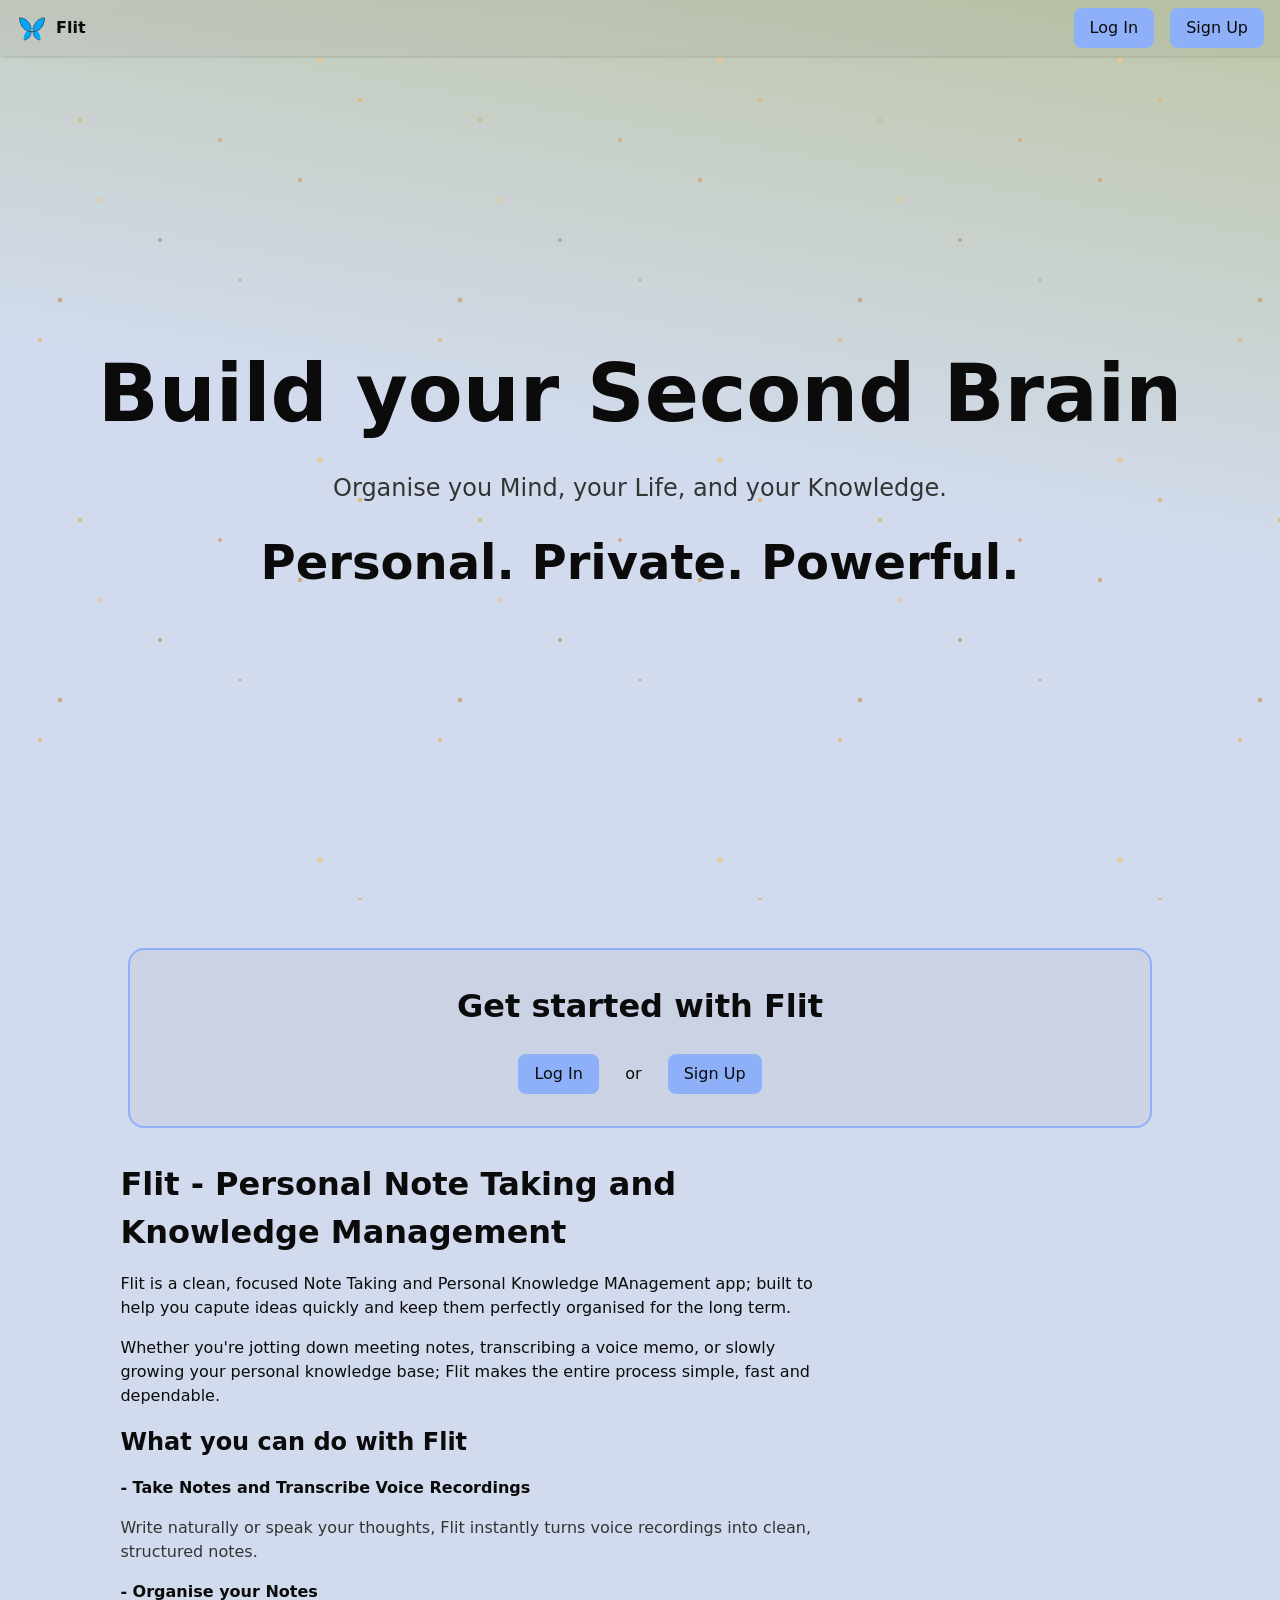
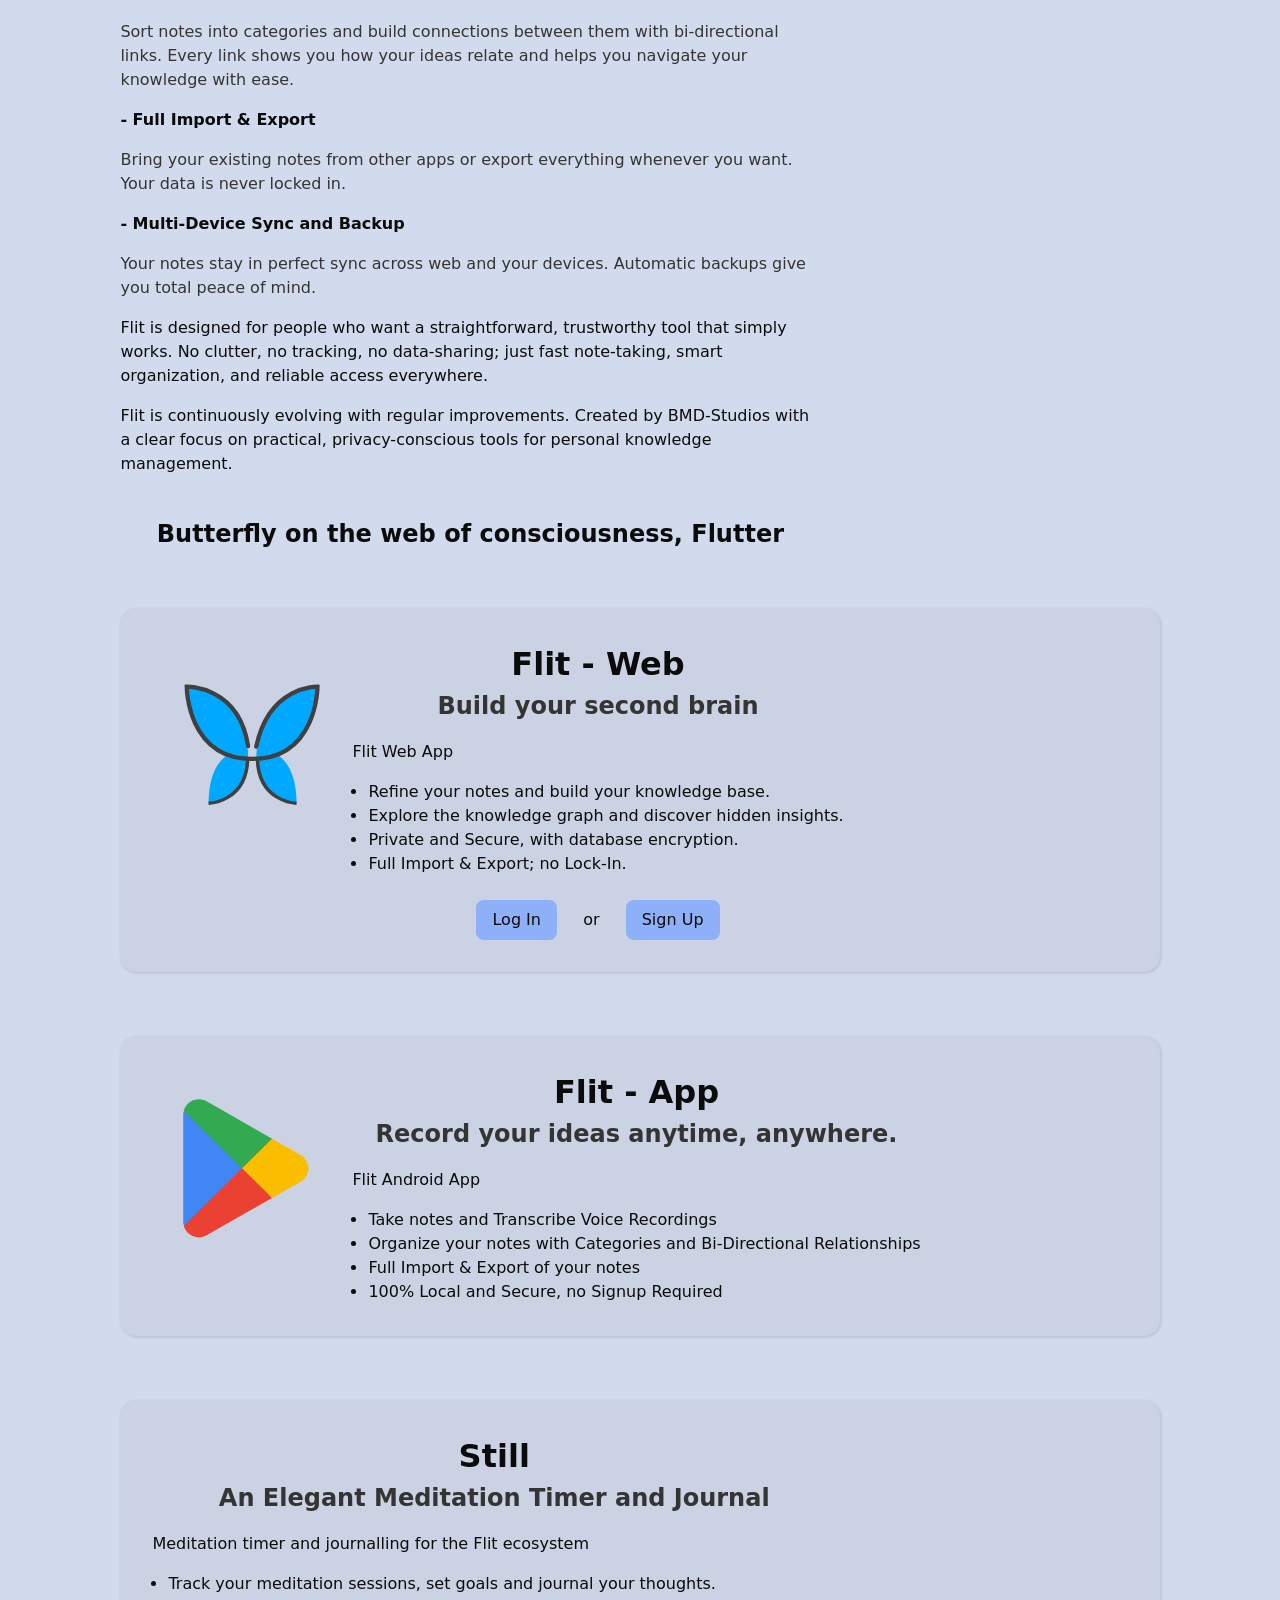
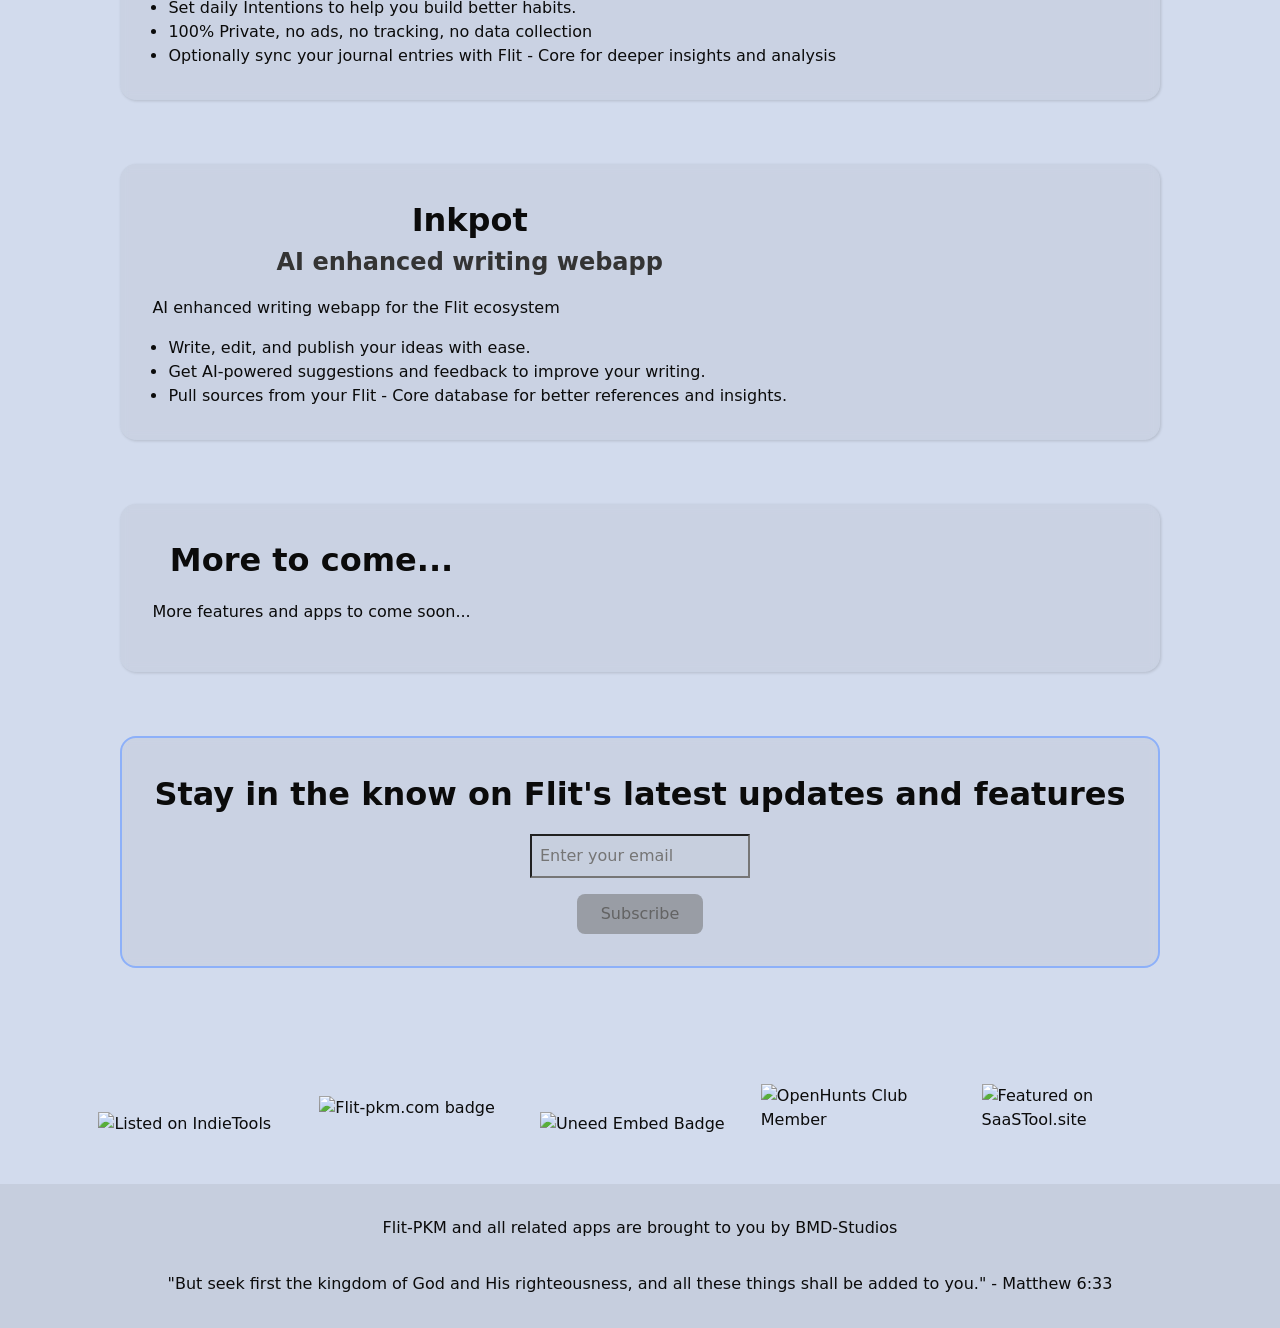
==== index.html @ 2222922c "Update Updated descriptive text(meta and body) Added Listing Badges and better formatting" ====
<!DOCTYPE html>
<html lang="en">
<head>
    <meta charset="UTF-8">
    <meta name="viewport" content="width=device-width, initial-scale=1.0">
    <meta http-equiv="X-UA-Compatible" content="IE=edge">
    
    <!-- Primary SEO Meta Tags -->
    <title>Flit - Personal Note Taking & Knowledge Management</title>
    <meta name="title" content="Flit - Personal Note Taking & Knowledge Management">
    <meta name="description" content="Flit is a clean, private note-taking app for capturing ideas, transcribing voice recordings, organizing with categories and bi-directional links, and syncing across all your devices. Full import/export and automatic backups.">
    <meta name="keywords" content="note taking app, personal knowledge management, pkm, voice transcription, bi-directional relationships, second brain, secure, private, encrypted, sync, backup, import, export">
    <meta name="author" content="Flit">
    <meta name="robots" content="index, follow">
    <meta name="language" content="English">
    <meta name="theme-color" content="oklch(0.63 0.2 240)">
    
    <!-- Open Graph / Facebook -->
    <meta property="og:type" content="website">
    <meta property="og:url" content="https://flit-pkm.com/">
    <meta property="og:title" content="Flit - Personal Note Taking & Knowledge Management">
    <meta property="og:description" content="Flit is a clean, private note-taking app for capturing ideas, transcribing voice recordings, organizing with categories and bi-directional links, and syncing across all your devices. Full import/export and automatic backups.">
    <meta property="og:image" content="https://flit-pkm.com/static/images/twitter-card2.png">
    <meta property="og:image:alt" content="Flit — Personal Note Taking and Knowledge Management">
    <meta property="og:image:width" content="1200">
    <meta property="og:image:height" content="628">
    <meta property="og:site_name" content="Flit">
    <meta property="og:locale" content="en_US">
    
    <!-- Twitter -->
    <meta name="twitter:card" content="summary_large_image">
    <meta name="twitter:url" content="https://flit-pkm.com/">
    <meta name="twitter:title" content="Flit - Personal Note Taking & Knowledge Management">
    <meta name="twitter:description" content="Flit is a clean, private note-taking app for capturing ideas, transcribing voice recordings, organizing with categories and bi-directional links, and syncing across all your devices. Full import/export and automatic backups.">
    <meta name="twitter:image" content="https://flit-pkm.com/static/images/twitter-card2.png">
    <meta name="twitter:image:alt" content="Flit — Personal Note Taking and Knowledge Management">
    <meta name="twitter:creator" content="@mrblindmouse">
    
    <!-- Favicon (PNG variants live on deploy; add under static/images/ if missing locally) -->
    <link rel="icon" type="image/svg+xml" href="static/images/flit_app_logo.svg">
    <link rel="manifest" href="static/images/site.webmanifest">
    
    <!-- Canonical URL -->
    <link rel="canonical" href="https://flit-pkm.com/">
    
    <!-- Preconnect for Performance -->
    <link rel="preconnect" href="https://fonts.googleapis.com">
    <link rel="preconnect" href="https://fonts.gstatic.com" crossorigin>
    <link rel="preconnect" href="https://challenges.cloudflare.com">
    
    <!-- Stylesheets -->
    <link rel="stylesheet" href="static/css/_reset.css">
    <link rel="stylesheet" href="static/css/base.css">
    <link rel="stylesheet" href="static/css/colors.css">
    <link rel="stylesheet" href="static/css/layout.css">
    <link rel="stylesheet" href="static/css/stars.css">

    <!-- Cloudflare Turnstile -->
    <script src="https://challenges.cloudflare.com/turnstile/v0/api.js" async defer></script>

    <script type="application/ld+json">
    {
      "@context": "https://schema.org",
      "@type": "WebSite",
      "name": "Flit",
      "url": "https://flit-pkm.com/",
      "description": "Personal Note Taking and Knowledge Management"
    }
    </script>
</head>
<body class="twinkling-nodes-background">
    <div class="layer1"></div>
    <div class="layer2"></div>
    <div class="top-bar">
        <a class="top-bar-brand" href="https://core.flit-pkm.com/">
            <img src="static/images/flit_app_logo.svg" alt="Flit logo">
            Flit
        </a>
        <span class="top-bar-actions">
            <a href="https://core.flit-pkm.com/?redirect=login">Log In</a>
            <a href="https://core.flit-pkm.com/?redirect=register">Sign Up</a>
        </span>
    </div>
    <div class="hero-container">
        <div class="hero">
            <h1>Build your Second Brain</h1>
            <p class="muted">Organise you Mind, your Life, and your Knowledge.</p>
            <h2>Personal. Private. Powerful.</h2>
        </div>
    </div>
    <div class="card attention" style="margin: auto; max-width: 80%;">
        <div style="margin: auto;">
            <h3>Get started with Flit</h3>
            <br>
            <span class="top-bar-actions" style="justify-content: center;">
                <a href="https://core.flit-pkm.com/?redirect=login">Log In</a>
                <span style="margin: auto 1ch;"> or </span>
                <a href="https://core.flit-pkm.com/?redirect=register">Sign Up</a>
            </span>
        </div>
    </div>
    <div class="main">
        <div class="main-prose">
            <h2>Flit - Personal Note Taking and Knowledge Management</h2>
            <p>Flit is a clean, focused Note Taking and Personal Knowledge MAnagement app; built to help you capute ideas quickly and keep them perfectly organised for the long term.</p>
            <p>Whether you're jotting down meeting notes, transcribing a voice memo, or slowly growing your personal knowledge base; Flit makes the entire process simple, fast and dependable.</p>
            <h3>What you can do with Flit</h3>
            <h4>- Take Notes and Transcribe Voice Recordings</h4>
            <p class="muted">Write naturally or speak your thoughts, Flit instantly turns voice recordings into clean, structured notes.</p>
            <h4>- Organise your Notes</h4>
            <p class="muted">Sort notes into categories and build connections between them with bi-directional links. Every link shows you how your ideas relate and helps you navigate your knowledge with ease.</p>
            <h4>- Full Import & Export</h4>
            <p class="muted">Bring your existing notes from other apps or export everything whenever you want. Your data is never locked in.</p>
            <h4>- Multi-Device Sync and Backup</h4>
            <p class="muted">Your notes stay in perfect sync across web and your devices. Automatic backups give you total peace of mind.</p>
            <p>Flit is designed for people who want a straightforward, trustworthy tool that simply works. No clutter, no tracking, no data-sharing; just fast note-taking, smart organization, and reliable access everywhere.</p>
            <p>Flit is continuously evolving with regular improvements. Created by <a href="https://bmd-studios.com">BMD-Studios</a> with a clear focus on practical, privacy-conscious tools for personal knowledge management.</p>
            <br>
            <h3 style="text-align: center;">Butterfly on the web of consciousness, Flutter</h3>
            <br>
        </div>
        <div class="card">
            <div><img src="static/images/flit_app_logo.svg" alt="Flit web app logo"></div>
            <div>
                <h2>Flit - Web</h2>
                <h3 class="muted">Build your second brain</h3>
                <p>Flit Web App</p>
                <ul>
                    <li>Refine your notes and build your knowledge base.</li>
                    <li>Explore the knowledge graph and discover hidden insights.</li>
                    <li>Private and Secure, with database encryption.</li>
                    <li>Full Import & Export; no Lock-In.</li>
                </ul>
                <br>
                <div style="margin: auto;">
                    <span class="top-bar-actions" style="justify-content: center;">
                        <a href="https://core.flit-pkm.com/?redirect=login">Log In</a>
                        <span style="margin: auto 1ch;"> or </span>
                        <a href="https://core.flit-pkm.com/?redirect=register">Sign Up</a>
                    </span>
                </div>

            </div>
        </div>
        <a href="https://play.google.com/store/apps/details?id=com.bmdstudios.flit" target="_blank" rel="noopener" class="card">
            <div><img src="static/images/play_store.svg" alt="Android Play Store Logo"></div>
            <div>
                <h2>Flit - App</h2>
                <h3 class="muted">Record your ideas anytime, anywhere.</h3>
                <p>Flit Android App</p>
                <ul>
                    <li>Take notes and Transcribe Voice Recordings</li>
                    <li>Organize your notes with Categories and Bi-Directional Relationships</li>
                    <li>Full Import & Export of your notes</li>
                    <li>100% Local and Secure, no Signup Required</li>
                </ul>
            </div>
        </a>
        <div class="card">
            <div>
                <h2>Still</h2>
                <h3 class="muted">An Elegant Meditation Timer and Journal</h3>
                <p>Meditation timer and journalling for the Flit ecosystem</p>
                <ul>
                    <li>Track your meditation sessions, set goals and journal your thoughts.</li>
                    <li>Set daily Intentions to help you build better habits.</li>
                    <li>100% Private, no ads, no tracking, no data collection</li>
                    <li>Optionally sync your journal entries with Flit - Core for deeper insights and analysis</li>
                </ul>
            </div>
        </div>
        <div class="card">
            <div>
                <h2>Inkpot</h2>
                <h3 class="muted">AI enhanced writing webapp</h3>
                <p>AI enhanced writing webapp for the Flit ecosystem</p>
                <ul>
                    <li>Write, edit, and publish your ideas with ease.</li>
                    <li>Get AI-powered suggestions and feedback to improve your writing.</li>
                    <li>Pull sources from your Flit - Core database for better references and insights.</li>
                </ul>
            </div>
        </div>

        <div class="card">
            <div>
                <h2>More to come...</h2>
                <p>More features and apps to come soon...</p>
            </div>
        </div>
        <div class="card attention newsletter-cta">
            <div style="margin: auto;">
                <h3>Stay in the know on Flit's latest updates and features</h3>
                <form class="newsletter-form" id="newsletter-form-secondary" action="https://core.flit-pkm.com/subscribe" method="post">
                    <div class="newsletter-form-fields">
                        <input id="newsletter-email-secondary" type="email" name="email" placeholder="Enter your email" autocomplete="email" required>
                        <button type="submit" disabled>Subscribe</button>
                    </div>
                    <div
                        id="newsletter-turnstile-host"
                        class="cf-turnstile"
                        data-sitekey="0x4AAAAAACWncPZW1kU5S-fO"
                        data-theme="auto"
                        data-size="compact"
                        data-action="newsletter_signup"
                        data-callback="onTurnstileSuccess"
                        data-error-callback="onTurnstileError"
                        data-widget-id="newsletter-turnstile"
                    ></div>
                    <p class="form-error subscription-error" hidden aria-live="polite"></p>
                </form>
            </div>
        </div>

    </div>
    <div class="link-cards">
        <a href="https://www.indietools.app/productivity/flit-pkm" target="_blank" rel="noopener">
            <picture>
                <source media="(prefers-color-scheme: dark)" srcset="https://www.indietools.app/badges/listed-on-indietools-dark.png">
                <img src="https://www.indietools.app/badges/listed-on-indietools-light.png" alt="Listed on IndieTools" loading="lazy" decoding="async">
            </picture>
        </a>
        <a href='https://www.saashub.com/flit-pkm-com?utm_source=badge&utm_campaign=badge&utm_content=flit-pkm-com&badge_variant=color&badge_kind=approved' target='_blank'>
            <img src="https://cdn-b.saashub.com/img/badges/approved-color.png?v=1" alt="Flit-pkm.com badge" loading="lazy" decoding="async">
        </a>
        <a href="https://www.uneed.best/tool/flit">
            <picture>
                <source media="(prefers-color-scheme: dark)" srcset="https://www.uneed.best/EMBED3B.png">
                <img src="https://www.uneed.best/EMBED3.png" alt="Uneed Embed Badge" loading="lazy" decoding="async" />
            </picture>
        </a>
        <a href="https://openhunts.com" target="_blank" title="OpenHunts Club">
            <img alt="OpenHunts Club Member" src="https://cdn.openhunts.com/badges/club.webp" loading="lazy" decoding="async">
        </a>
        <a href="https://saastool.site/item/flit" target="_blank" rel="noopener noreferrer">
            <img src="https://saastool.site/badges/saastool-light.svg" alt="Featured on SaaSTool.site" loading="lazy" decoding="async">
        </a>
    </div>

    <div class="footer">
        <p>Flit-PKM and all related apps are brought to you by <a href="https://bmd-studios.com">BMD-Studios</a></p>
        <p>"But seek first the kingdom of God and His righteousness, and all these things shall be added to you." - Matthew 6:33</p>
    </div>

    <div id="thank-you-popup" class="popup-overlay" hidden aria-modal="true" aria-labelledby="popup-title" role="dialog">
        <div class="popup-card">
            <h2 id="popup-title">Thank you</h2>
            <p>You're on the list.</p>
            <button type="button" id="popup-close-btn" class="popup-close">OK</button>
        </div>
    </div>

    <script>
        var TURNSTILE_WIDGET_ID = "newsletter-turnstile";

        function eachNewsletterSubmitButton(callback) {
            document.querySelectorAll('form.newsletter-form button[type="submit"]').forEach(callback);
        }

        function onTurnstileSuccess() {
            eachNewsletterSubmitButton(function (btn) {
                btn.disabled = false;
            });
        }

        function onTurnstileError(errorCode) {
            console.error("Turnstile error (newsletter):", errorCode);
            eachNewsletterSubmitButton(function (btn) {
                btn.disabled = true;
            });
        }

        (function () {
            var popup = document.getElementById("thank-you-popup");
            var SUBSCRIPTIONS_URL = "https://core.flit-pkm.com/subscriptions/";
            var lastFocusEl = null;

            function showThankYou() {
                lastFocusEl = document.activeElement;
                popup.removeAttribute("hidden");
                var closeBtn = document.getElementById("popup-close-btn");
                if (closeBtn) closeBtn.focus();
            }

            function hideThankYou() {
                popup.setAttribute("hidden", "");
                if (lastFocusEl && typeof lastFocusEl.focus === "function") {
                    try {
                        lastFocusEl.focus();
                    } catch (ignore) {}
                }
                lastFocusEl = null;
            }

            popup.querySelector(".popup-close").addEventListener("click", hideThankYou);
            popup.addEventListener("click", function (e) {
                if (e.target === popup) hideThankYou();
            });
            popup.addEventListener("keydown", function (e) {
                if (e.key === "Escape") {
                    e.preventDefault();
                    hideThankYou();
                }
            });

            document.querySelectorAll("form.newsletter-form").forEach(function (form) {
                var submitBtn = form.querySelector('button[type="submit"]');
                var errorEl = form.querySelector(".subscription-error");

                function showError(message) {
                    errorEl.textContent = message;
                    errorEl.removeAttribute("hidden");
                }

                function hideError() {
                    errorEl.textContent = "";
                    errorEl.setAttribute("hidden", "");
                }

                form.addEventListener("submit", function (e) {
                    console.log("[Form] Submit triggered");

                    e.preventDefault();
                    hideError();
                    var emailInput = form.querySelector('[name="email"]');
                    var turnstileInput = document.querySelector('input[name="cf-turnstile-response"]');
                    var email = emailInput.value.trim();
                    var cfTurnstileResponse = turnstileInput ? turnstileInput.value : null;

                    console.log("[Form] Email:", email);
                    console.log("[Form] Turnstile token present:", !!cfTurnstileResponse);

                    if (!email) {
                        showError("Please enter your email.");
                        return;
                    }
                    submitBtn.disabled = true;
                    fetch(SUBSCRIPTIONS_URL, {
                        method: "POST",
                        headers: { "Content-Type": "application/json" },
                        body: JSON.stringify({ email: email, cf_turnstile_response: cfTurnstileResponse })
                    })
                        .then(function (res) {
                            console.log("[Fetch] Response status:", res.status);
                            if (res.status === 201) {
                                showThankYou();
                                form.reset();
                                if (typeof turnstile !== "undefined" && turnstile.reset) {
                                    console.log("[Turnstile] Resetting widget:", TURNSTILE_WIDGET_ID);
                                    turnstile.reset(TURNSTILE_WIDGET_ID);
                                }
                                eachNewsletterSubmitButton(function (btn) {
                                    btn.disabled = true;
                                });
                            } else {
                                return res.json().then(function (data) {
                                    var msg = (data.detail && data.detail[0] && data.detail[0].msg) ? data.detail[0].msg : "Something went wrong. Please try again.";
                                    console.warn("[Fetch] Server error:", msg);
                                    showError(msg);
                                    submitBtn.disabled = false;
                                }).catch(function () {
                                    console.warn("[Fetch] Failed to parse error JSON");
                                    showError("Something went wrong. Please try again.");
                                    submitBtn.disabled = false;
                                });
                            }
                        })
                        .catch(function (err) {
                            console.error("[Fetch] Network/error:", err);
                            showError("Network error. Please try again later.");
                            submitBtn.disabled = false;
                        });
                });
            });
        })();
    </script>
</body>
</html>
---- static/css/base.css ----
@layer base;
@layer base {
	html {
		background: var(--background-gradient);
		background-attachment: fixed;
		color: var(--color-ink);
		font-family: system-ui, sans-serif;
	}
	h1 { font-size: 2.5rem; font-weight: 700; }
	h2 { font-size: 2rem;   font-weight: 700; }
	h3 { font-size: 1.5rem; font-weight: 600; }

	a { color: inherit; text-decoration: none; }
	a:focus-visible,
	button:focus-visible,
	input:focus-visible {
		outline: 2px solid var(--color-link);
		outline-offset: 2px;
	}
	br { height: 1rem; }
	input {
		background: color-mix(in oklab, var(--color-canvas), var(--color-mid-grey) 10%);
		padding: 0.5rem;
		margin: 1rem auto;
		max-width: 40ch;
	 }
	 ul {
		margin-left: 1rem;
		list-style-type: disc;
	 }
	 ol {
		margin-left: 1rem;
		list-style-type: decimal;
	 }

}
---- static/css/colors.css ----
:root {
    --color-green: oklch(0.63 0.2 142);
    --color-red: oklch(0.63 0.2 29);
    --color-blue: oklch(0.63 0.2 264);
	--color-yellow: oklch(0.63 0.2 110);
	--color-magenta: oklch(0.63 0.2 328);
	--color-cyan: oklch(0.63 0.2 295);
	--color-mid-grey: oklch(50% 0 0);

	--color-canvas: color-mix(in oklab, oklch(93% 0 0) 100%, var(--color-blue) 15%);     /* Neutral background */
	--color-ink: oklch(15% 0.001 0);        /* Primary text */
	--color-link: color-mix(in oklab, var(--color-blue) 50%, var(--color-ink) 50%);
	--color-neutral: color-mix(in oklab, var(--color-blue) 50%, var(--color-canvas) 50%);
	--color-negative: color-mix(in oklab, var(--color-red) 50%, var(--color-canvas) 50%);
	--color-positive: color-mix(in oklab, var(--color-green) 50%, var(--color-canvas) 50%);
	
	--background-gradient: linear-gradient(190deg, color-mix(in oklab, var(--color-yellow) 30%, var(--color-canvas)), transparent, transparent), var(--color-canvas);

	--shadow-color: color-mix(in oklab, var(--color-ink) 15%, transparent);
	--shadow-sm: 1px 1px 3px var(--shadow-color);
	--shadow-md: 4px 4px 12px var(--shadow-color);
}

@media (prefers-color-scheme: dark) {
	:root {

	--color-canvas: color-mix(in oklab, oklch(18% 0 0) 100%, var(--color-blue) 10%);    /* Dark neutral */
	--color-ink: oklch(90% 0.001 0);       /* Light text */
	--background-gradient: linear-gradient(10deg, color-mix(in oklab, var(--color-blue) 30%, var(--color-canvas)), transparent, transparent), var(--color-canvas);
  }
}
---- static/css/layout.css ----
@layer layout;
@layer layout {

    body {
        padding-top: 3rem;
    }

    .hero-container {
        height: 70vh;
        width: 100%;
        position: relative;
        text-align: center;
    }
    .hero {
        position: relative;
        text-align: center;
        margin-left: auto;
        margin-right: auto;
        margin-top: 30vh;
        padding: 1rem;
    }
    .hero h1 {
        font-size: 5rem;
        font-weight: 900;
        margin-bottom: 1rem;
    }
    .hero p {
        font-size: 1.5rem;
        font-weight: 400;
        margin-bottom: 1.25rem;
    }
    .hero h2 {
        font-size: 3rem;
        font-weight: 700;
    }
    
    @media (max-width: 768px) {
        .hero {
        margin-top: 20vh;
        }
        .hero-container {
            height: 80vh;
        }
        .hero h1 {
            font-size: 3rem;
            font-weight: 900;
            margin-bottom: 1rem;
        }
        .hero p {
            font-size: 1rem;
            font-weight: 400;
            margin-bottom: 1.25rem;
        }
        .hero h2 {
            font-size: 1.5rem;
            font-weight: 700;
        }
    }
    .top-bar {
        position: fixed;
        top: 0;
        left: 0;
        right: 0;
        z-index: 10;
        display: flex;
        justify-content: space-between;
        align-items: center;
        padding: 0.5rem 1rem;
        background: color-mix(in oklab, var(--color-mid-grey) 7%, transparent);
        backdrop-filter: blur(4px);
        box-shadow: var(--shadow-sm);
    }
    .top-bar-brand {
        display: flex;
        align-items: center;
        gap: 0.5rem;
    }
    .top-bar-brand img {
        height: 2rem;
        width: auto;
    }
    .top-bar-brand{
        font-weight: 900;
    }
    .top-bar-actions {
        display: flex;
        gap: 1rem;
    }
    .top-bar-actions a {
        padding: 0.5rem 1rem;
        border-radius: 0.5rem;
        background: var(--color-neutral);
    }
    .top-bar-actions a:hover{
        background: color-mix(in oklab, var(--color-neutral) 50%, var(--color-canvas));
        box-shadow: var(--shadow-sm);
    }

    .main-prose {
        max-width: 700px;
    }
    .main-prose > * + * {
        margin-top: 1rem;
    }
    .newsletter-form-fields {
        display: grid;
        justify-items: center;
    }
    .newsletter-form-fields label {
        font-weight: 600;
        margin-bottom: 0.25rem;
        align-self: start;
        width: 100%;
        max-width: 40ch;
        text-align: start;
    }

    .main {
        position: relative;
        display: grid;
        grid-template-columns: minmax(0, max-content);
        max-width: max-content;
        width: 100%;
        align-content: center;
        margin: auto;
        padding: 2rem;
    }

    .card {
        width: 100%;
        display: flex;
        margin: 2rem auto;
        padding: 2rem;
        border-radius: 1rem;
        box-shadow: var(--shadow-sm);
        background: color-mix(in oklab, var(--color-mid-grey) 7%, transparent);
        backdrop-filter: blur(4px);
    }
    a.card:hover {
        background: color-mix(in oklab, var(--color-mid-grey) 10%, transparent);
        box-shadow: var(--shadow-md);
    }
    
    @media (max-width: 768px) {
        .card {
            flex-direction: column;
        }
    }
    .card img {
        width: 200px;
        height: 200px;
        object-fit: contain;
        margin: 0 auto;
        padding: 1rem;
    }
    .card h2 {
        text-align: center;
    }
    .card h3 {
        text-align: center;
    }
    .card p {
        padding-top: 1rem;
        padding-bottom: 1rem;
    }
    .card.attention {
        border-color: var(--color-neutral);
        border-width: 2px;
        border-style: solid;
        box-shadow: none;
    }
    .card.attention h3 {
        font-size: 2rem;
        font-weight: 700;
    }

    .muted {
        color: color-mix(in oklab, var(--color-mid-grey) 50%, var(--color-ink) 50%);
    }


    .footer {
        position: relative;
        text-align: center;
        background: color-mix(in oklab, transparent, var(--color-mid-grey) 10%);
        margin: auto;
        padding: 1rem;
    }

    .footer p {
        padding-top: 1rem;
        padding-bottom: 1rem;
    }
    button{
        align-self: center;
        padding: 0.5rem 1.5rem;
        margin: auto;
        font-size: 1rem;
        background: var(--color-neutral);
        border-radius: 0.5rem;
        box-shadow: var(--shadow-sm);
        transition: all 0.1s ease-in-out;
    }
    button:hover{
        font-weight: bold;
        box-shadow: var(--shadow-md);
        background: color-mix(in oklab, var(--color-neutral) 50%, var(--color-canvas));
    }
    button:disabled {
        color: var(--color-mid-grey);
        background: color-mix(in oklab, var(--color-canvas) 50%, var(--color-mid-grey) 50%);
        box-shadow: none;
    }
    button:disabled:hover {
        font-weight: 100;
        box-shadow: none;
    }

    .form-error {
        margin-top: 0.75rem;
        color: var(--color-negative);
        font-size: 0.9rem;
    }

    .popup-overlay {
        position: fixed;
        inset: 0;
        display: flex;
        align-items: center;
        justify-content: center;
        background: color-mix(in oklab, var(--color-ink) 30%, transparent);
        z-index: 1000;
    }
    .popup-overlay[hidden] {
        display: none;
    }
    .popup-card {
        margin: 1rem;
        padding: 1.5rem;
        border-radius: 1rem;
        box-shadow: var(--shadow-md);
        background: color-mix(in oklab, var(--color-mid-grey) 7%, transparent);
        backdrop-filter: blur(4px);
        border: 2px solid var(--color-neutral);
        text-align: center;
    }
    .popup-card h2 {
        margin-top: 0;
    }
    .popup-card .popup-close {
        margin-top: 1rem;
    }

    .link-cards {
        --badge-tile-height: 5.5rem;
        --badge-max-width: 12.5rem;
        display: grid;
        grid-template-columns: repeat(auto-fit, minmax(10.5rem, 1fr));
        gap: 1rem;
        max-width: 70rem;
        margin: 1rem auto;
        padding: 1rem;
    }
    .link-cards a {
        display: grid;
        place-items: center;
        min-height: var(--badge-tile-height);
        width: 100%;
        border-radius: 0.75rem;
    }
    .link-cards picture {
        display: contents;
    }
    .link-cards img {
        display: block;
        width: 100%;
        max-width: var(--badge-max-width);
        max-height: var(--badge-tile-height);
        height: auto;
        object-fit: contain;
    }

    @media (max-width: 480px) {
        .link-cards {
            gap: 0.75rem;
            padding: 0.75rem;
        }
    }
}
---- static/css/stars.css ----
@layer stars;
@layer stars {
    .twinkling-nodes-background {
    min-height: 100vh;
    overflow-x: hidden;
  }
  
  /* Four layers for depth and randomness */
  .twinkling-nodes-background::before,
  .twinkling-nodes-background::after,
  .twinkling-nodes-background .layer1,
  .twinkling-nodes-background .layer2 {
    content: "";
    position: fixed;
    top: 0; left: 0; right: 0; bottom: 0;
    z-index: -1;
    background-repeat: repeat;
    background-size: 400px 400px; /* Large tile reduces visible repetition */
  }
  
  /* Layer 1: Sparse small dots (warm gold on light canvas) */
  .twinkling-nodes-background::before {
    background-image: url("data:image/svg+xml,%3Csvg xmlns='http://www.w3.org/2000/svg' width='400' height='400'%3E%3Cdefs%3E%3Cfilter id='glow'%3E%3CfeGaussianBlur stdDeviation='2' result='coloredBlur'/%3E%3CfeMerge%3E%3CfeMergeNode in='coloredBlur'/%3E%3CfeMergeNode in='SourceGraphic'/%3E%3C/feMerge%3E%3C/filter%3E%3C/defs%3E%3Ccircle cx='80' cy='120' r='2' fill='%23dbba89' filter='url(%23glow)'/%3E%3Ccircle cx='240' cy='280' r='1.5' fill='%23d3aa82'/%3E%3Ccircle cx='320' cy='60' r='2.5' fill='%23e6c89a' filter='url(%23glow)'/%3E%3C/svg%3E");
    animation: twinkle1 8s infinite ease-in-out;
  }
  
  /* Layer 2: Different positions/sizes */
  .twinkling-nodes-background::after {
    background-image: url("data:image/svg+xml,%3Csvg xmlns='http://www.w3.org/2000/svg' width='400' height='400'%3E%3Cdefs%3E%3Cfilter id='glow2'%3E%3CfeGaussianBlur stdDeviation='2' result='coloredBlur'/%3E%3CfeMerge%3E%3CfeMergeNode in='coloredBlur'/%3E%3CfeMergeNode in='SourceGraphic'/%3E%3C/feMerge%3E%3C/filter%3E%3C/defs%3E%3Ccircle cx='160' cy='240' r='2' fill='%23c5a47a'/%3E%3Ccircle cx='40' cy='340' r='1.8' fill='%23dbba89' filter='url(%23glow2)'/%3E%3Ccircle cx='300' cy='180' r='2.2' fill='%23d3aa82'/%3E%3C/svg%3E");
    animation: twinkle2 16s infinite ease-in-out;
  }
  
  /* Extra pseudo-layers via extra divs (for more variety without JS) */
  .layer1 {
    background-image: url("data:image/svg+xml,%3Csvg xmlns='http://www.w3.org/2000/svg' width='400' height='400'%3E%3Cdefs%3E%3Cfilter id='glow3'%3E%3CfeGaussianBlur stdDeviation='2' result='coloredBlur'/%3E%3CfeMerge%3E%3CfeMergeNode in='coloredBlur'/%3E%3CfeMergeNode in='SourceGraphic'/%3E%3C/feMerge%3E%3C/filter%3E%3C/defs%3E%3Ccircle cx='100' cy='200' r='1.7' fill='%23e6c89a' filter='url(%23glow3)'/%3E%3Ccircle cx='360' cy='100' r='2.3' fill='%23dbba89'/%3E%3C/svg%3E");
    animation: twinkle3 12s infinite ease-in-out;
  }
  
  .layer2 {
    background-image: url("data:image/svg+xml,%3Csvg xmlns='http://www.w3.org/2000/svg' width='400' height='400'%3E%3Cdefs%3E%3Cfilter id='glow4'%3E%3CfeGaussianBlur stdDeviation='2' result='coloredBlur'/%3E%3CfeMerge%3E%3CfeMergeNode in='coloredBlur'/%3E%3CfeMergeNode in='SourceGraphic'/%3E%3C/feMerge%3E%3C/filter%3E%3C/defs%3E%3Ccircle cx='220' cy='140' r='2' fill='%23d3aa82'/%3E%3Ccircle cx='60' cy='300' r='1.9' fill='%23c5a47a' filter='url(%23glow4)'/%3E%3C/svg%3E");
    animation: twinkle4 20s infinite ease-in-out;
  }

  @media (prefers-color-scheme: dark) {
    .twinkling-nodes-background::before {
      background-image: url("data:image/svg+xml,%3Csvg xmlns='http://www.w3.org/2000/svg' width='400' height='400'%3E%3Cdefs%3E%3Cfilter id='glow'%3E%3CfeGaussianBlur stdDeviation='2' result='coloredBlur'/%3E%3CfeMerge%3E%3CfeMergeNode in='coloredBlur'/%3E%3CfeMergeNode in='SourceGraphic'/%3E%3C/feMerge%3E%3C/filter%3E%3C/defs%3E%3Ccircle cx='80' cy='120' r='2' fill='%2358a6ff' filter='url(%23glow)'/%3E%3Ccircle cx='240' cy='280' r='1.5' fill='%23679eff'/%3E%3Ccircle cx='320' cy='60' r='2.5' fill='%2379c0ff' filter='url(%23glow)'/%3E%3C/svg%3E");
    }
    .twinkling-nodes-background::after {
      background-image: url("data:image/svg+xml,%3Csvg xmlns='http://www.w3.org/2000/svg' width='400' height='400'%3E%3Cdefs%3E%3Cfilter id='glow2'%3E%3CfeGaussianBlur stdDeviation='2' result='coloredBlur'/%3E%3CfeMerge%3E%3CfeMergeNode in='coloredBlur'/%3E%3CfeMergeNode in='SourceGraphic'/%3E%3C/feMerge%3E%3C/filter%3E%3C/defs%3E%3Ccircle cx='160' cy='240' r='2' fill='%234c9eff'/%3E%3Ccircle cx='40' cy='340' r='1.8' fill='%2358a6ff' filter='url(%23glow2)'/%3E%3Ccircle cx='300' cy='180' r='2.2' fill='%23679eff'/%3E%3C/svg%3E");
    }
    .twinkling-nodes-background .layer1 {
      background-image: url("data:image/svg+xml,%3Csvg xmlns='http://www.w3.org/2000/svg' width='400' height='400'%3E%3Cdefs%3E%3Cfilter id='glow3'%3E%3CfeGaussianBlur stdDeviation='2' result='coloredBlur'/%3E%3CfeMerge%3E%3CfeMergeNode in='coloredBlur'/%3E%3CfeMergeNode in='SourceGraphic'/%3E%3C/feMerge%3E%3C/filter%3E%3C/defs%3E%3Ccircle cx='100' cy='200' r='1.7' fill='%2379c0ff' filter='url(%23glow3)'/%3E%3Ccircle cx='360' cy='100' r='2.3' fill='%2358a6ff'/%3E%3C/svg%3E");
    }
    .twinkling-nodes-background .layer2 {
      background-image: url("data:image/svg+xml,%3Csvg xmlns='http://www.w3.org/2000/svg' width='400' height='400'%3E%3Cdefs%3E%3Cfilter id='glow4'%3E%3CfeGaussianBlur stdDeviation='2' result='coloredBlur'/%3E%3CfeMerge%3E%3CfeMergeNode in='coloredBlur'/%3E%3CfeMergeNode in='SourceGraphic'/%3E%3C/feMerge%3E%3C/filter%3E%3C/defs%3E%3Ccircle cx='220' cy='140' r='2' fill='%23679eff'/%3E%3Ccircle cx='60' cy='300' r='1.9' fill='%234c9eff' filter='url(%23glow4)'/%3E%3C/svg%3E");
    }
  }
  
  @keyframes twinkle1 { 0%,100% { opacity: 0; } 50% { opacity: 0.8; } }
  @keyframes twinkle2 { 0%,100% { opacity: 0; } 40% { opacity: 0.8; } }
  @keyframes twinkle3 { 0%,100% { opacity: 0; } 60% { opacity: 0.8; } }
  @keyframes twinkle4 { 0%,100% { opacity: 0; } 30% { opacity: 0.8; } }
}
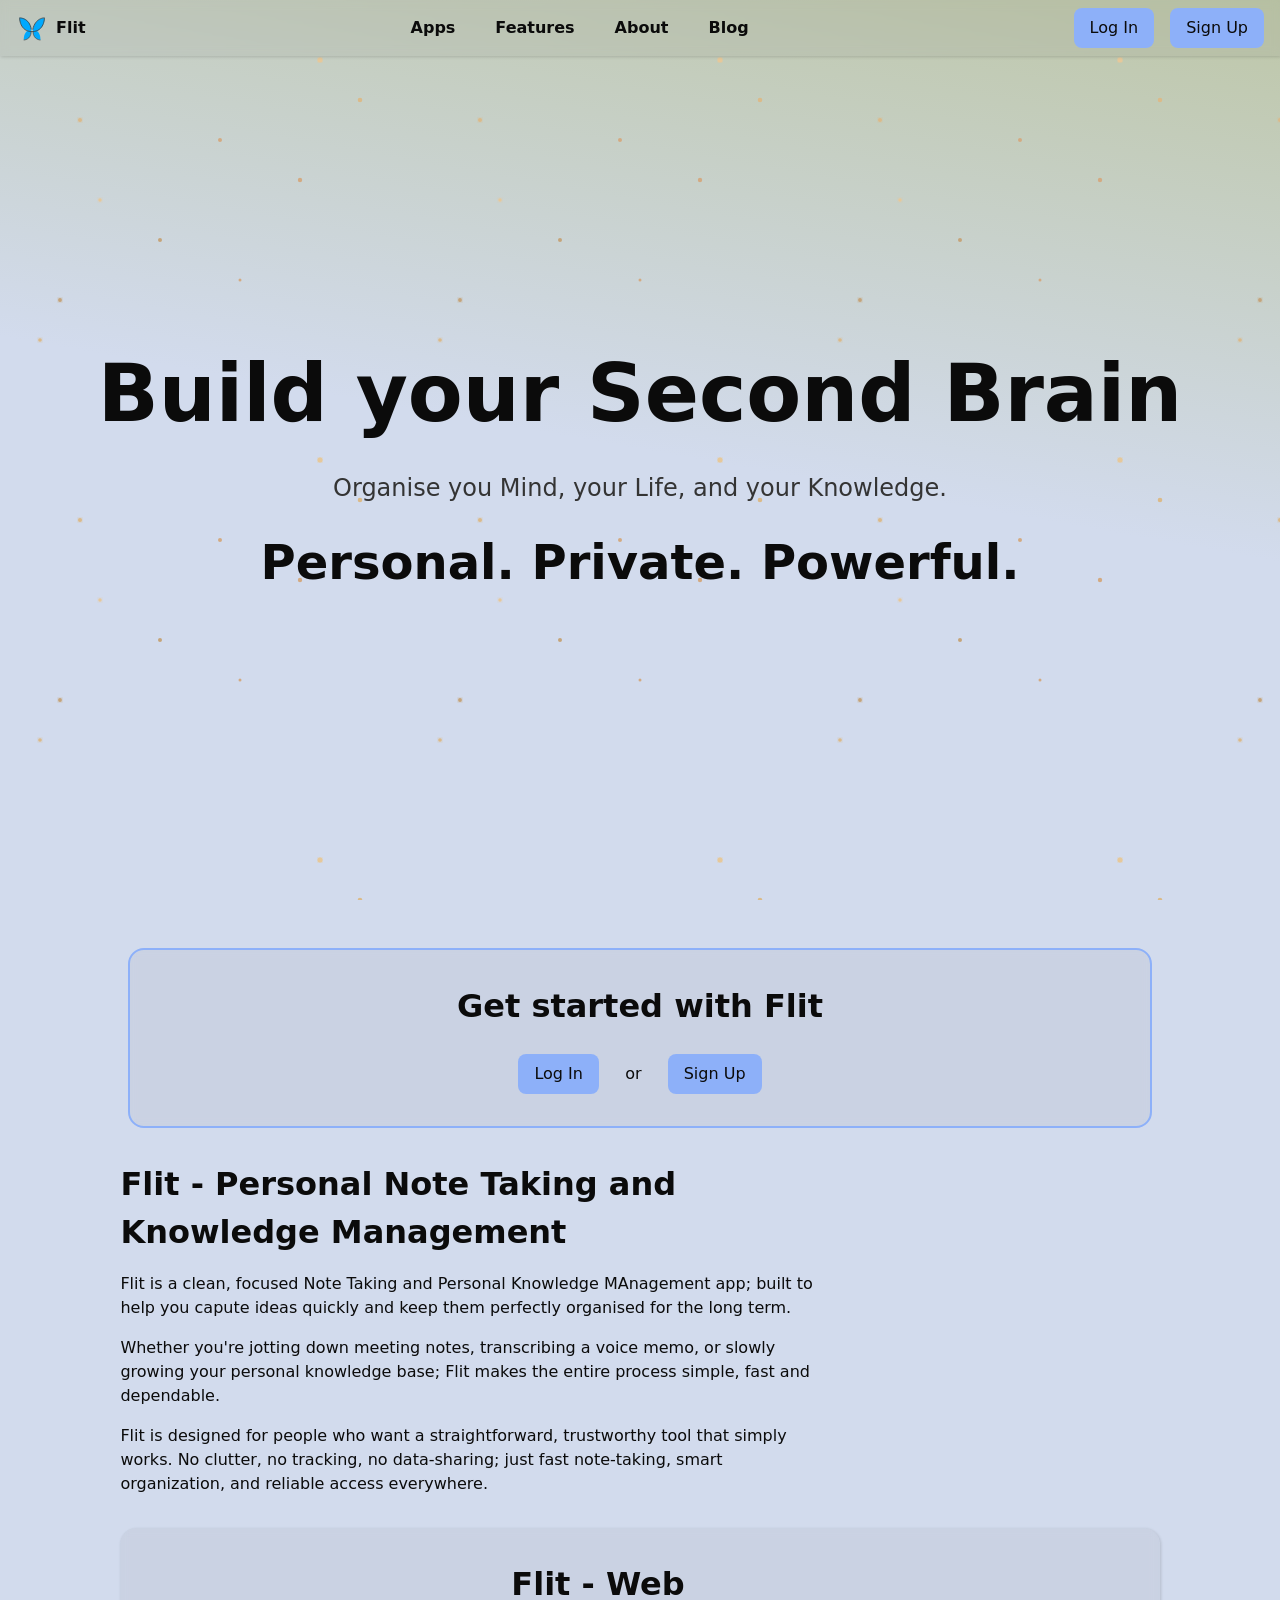
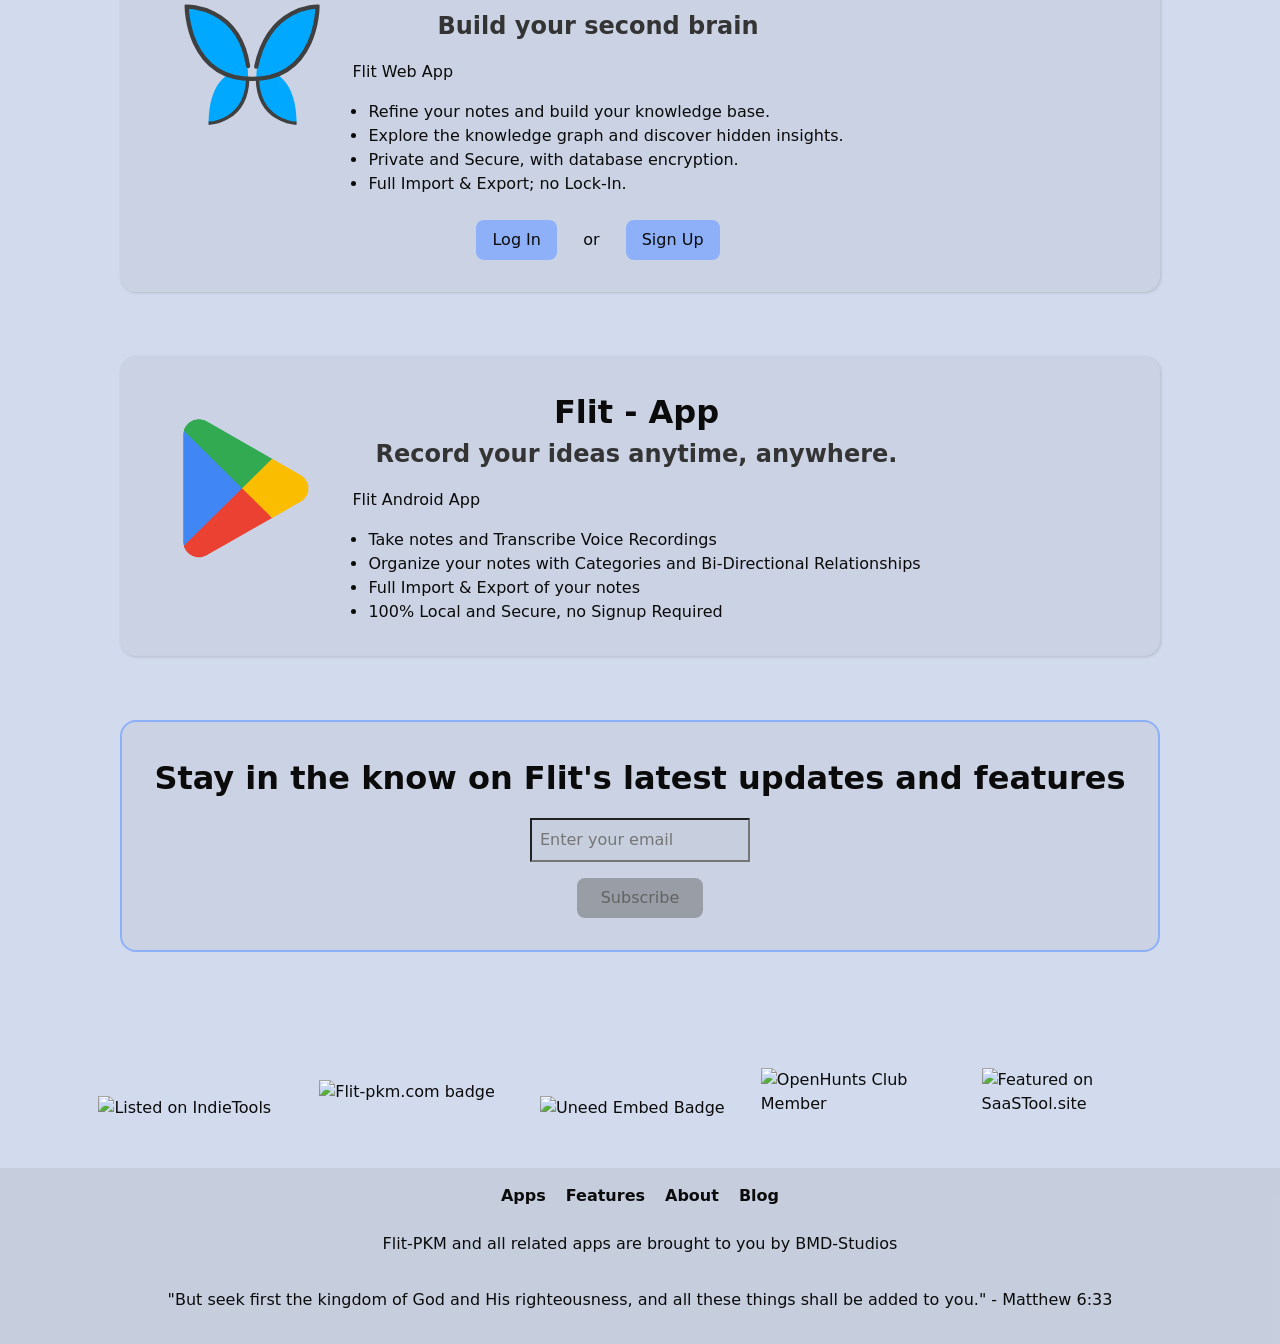
==== commit eca2524c: "Updates" ====
--- a/index.html
+++ b/index.html
@@ -61,21 +61,79 @@
     <script type="application/ld+json">
     {
       "@context": "https://schema.org",
-      "@type": "WebSite",
-      "name": "Flit",
-      "url": "https://flit-pkm.com/",
-      "description": "Personal Note Taking and Knowledge Management"
+      "@graph": [
+        {
+          "@type": "Organization",
+          "@id": "https://flit-pkm.com/#organization",
+          "name": "BMD-Studios",
+          "url": "https://bmd-studios.com/"
+        },
+        {
+          "@type": "Brand",
+          "@id": "https://flit-pkm.com/#brand",
+          "name": "Flit",
+          "logo": "https://flit-pkm.com/static/images/flit_app_logo.svg"
+        },
+        {
+          "@type": "WebSite",
+          "@id": "https://flit-pkm.com/#website",
+          "url": "https://flit-pkm.com/",
+          "name": "Flit",
+          "description": "Flit is a clean, private note-taking app for capturing ideas, transcribing voice recordings, organizing with categories and bi-directional links, and syncing across all your devices. Full import/export and automatic backups.",
+          "publisher": { "@id": "https://flit-pkm.com/#organization" },
+          "inLanguage": "en-US"
+        },
+        {
+          "@type": "SoftwareApplication",
+          "@id": "https://flit-pkm.com/#software-flit-web",
+          "name": "Flit",
+          "applicationCategory": "ProductivityApplication",
+          "operatingSystem": "Web",
+          "url": "https://core.flit-pkm.com/",
+          "description": "Flit is a clean, private note-taking app for capturing ideas, transcribing voice recordings, organizing with categories and bi-directional links, and syncing across all your devices. Full import/export and automatic backups.",
+          "image": "https://flit-pkm.com/static/images/twitter-card2.png",
+          "publisher": { "@id": "https://flit-pkm.com/#organization" }
+        },
+        {
+          "@type": "SoftwareApplication",
+          "@id": "https://flit-pkm.com/#software-flit-android",
+          "name": "Flit",
+          "applicationCategory": "ProductivityApplication",
+          "operatingSystem": "Android",
+          "downloadUrl": "https://play.google.com/store/apps/details?id=com.bmdstudios.flit",
+          "description": "Flit is a clean, private note-taking app for capturing ideas, transcribing voice recordings, organizing with categories and bi-directional links, and syncing across all your devices. Full import/export and automatic backups.",
+          "image": "https://flit-pkm.com/static/images/twitter-card2.png",
+          "publisher": { "@id": "https://flit-pkm.com/#organization" }
+        },
+        {
+          "@type": "WebPage",
+          "@id": "https://flit-pkm.com/#webpage",
+          "url": "https://flit-pkm.com/",
+          "name": "Flit - Personal Note Taking & Knowledge Management",
+          "description": "Flit is a clean, private note-taking app for capturing ideas, transcribing voice recordings, organizing with categories and bi-directional links, and syncing across all your devices. Full import/export and automatic backups.",
+          "isPartOf": { "@id": "https://flit-pkm.com/#website" },
+          "about": { "@id": "https://flit-pkm.com/#software-flit-web" }
+        }
+      ]
     }
     </script>
+
+    <script defer src="https://analytics.bmd-studios.com/script.js" data-website-id="a2c2a395-85ef-4245-b680-4bc920056956"></script>
 </head>
 <body class="twinkling-nodes-background">
     <div class="layer1"></div>
     <div class="layer2"></div>
     <div class="top-bar">
-        <a class="top-bar-brand" href="https://core.flit-pkm.com/">
+        <a class="top-bar-brand" href="index.html">
             <img src="static/images/flit_app_logo.svg" alt="Flit logo">
             Flit
         </a>
+        <nav class="top-bar-nav" aria-label="Primary">
+            <a href="apps.html">Apps</a>
+            <a href="features.html">Features</a>
+            <a href="about.html">About</a>
+            <a href="/blog">Blog</a>
+        </nav>
         <span class="top-bar-actions">
             <a href="https://core.flit-pkm.com/?redirect=login">Log In</a>
             <a href="https://core.flit-pkm.com/?redirect=register">Sign Up</a>
@@ -104,20 +162,7 @@
             <h2>Flit - Personal Note Taking and Knowledge Management</h2>
             <p>Flit is a clean, focused Note Taking and Personal Knowledge MAnagement app; built to help you capute ideas quickly and keep them perfectly organised for the long term.</p>
             <p>Whether you're jotting down meeting notes, transcribing a voice memo, or slowly growing your personal knowledge base; Flit makes the entire process simple, fast and dependable.</p>
-            <h3>What you can do with Flit</h3>
-            <h4>- Take Notes and Transcribe Voice Recordings</h4>
-            <p class="muted">Write naturally or speak your thoughts, Flit instantly turns voice recordings into clean, structured notes.</p>
-            <h4>- Organise your Notes</h4>
-            <p class="muted">Sort notes into categories and build connections between them with bi-directional links. Every link shows you how your ideas relate and helps you navigate your knowledge with ease.</p>
-            <h4>- Full Import & Export</h4>
-            <p class="muted">Bring your existing notes from other apps or export everything whenever you want. Your data is never locked in.</p>
-            <h4>- Multi-Device Sync and Backup</h4>
-            <p class="muted">Your notes stay in perfect sync across web and your devices. Automatic backups give you total peace of mind.</p>
             <p>Flit is designed for people who want a straightforward, trustworthy tool that simply works. No clutter, no tracking, no data-sharing; just fast note-taking, smart organization, and reliable access everywhere.</p>
-            <p>Flit is continuously evolving with regular improvements. Created by <a href="https://bmd-studios.com">BMD-Studios</a> with a clear focus on practical, privacy-conscious tools for personal knowledge management.</p>
-            <br>
-            <h3 style="text-align: center;">Butterfly on the web of consciousness, Flutter</h3>
-            <br>
         </div>
         <div class="card">
             <div><img src="static/images/flit_app_logo.svg" alt="Flit web app logo"></div>
@@ -156,38 +201,6 @@
                 </ul>
             </div>
         </a>
-        <div class="card">
-            <div>
-                <h2>Still</h2>
-                <h3 class="muted">An Elegant Meditation Timer and Journal</h3>
-                <p>Meditation timer and journalling for the Flit ecosystem</p>
-                <ul>
-                    <li>Track your meditation sessions, set goals and journal your thoughts.</li>
-                    <li>Set daily Intentions to help you build better habits.</li>
-                    <li>100% Private, no ads, no tracking, no data collection</li>
-                    <li>Optionally sync your journal entries with Flit - Core for deeper insights and analysis</li>
-                </ul>
-            </div>
-        </div>
-        <div class="card">
-            <div>
-                <h2>Inkpot</h2>
-                <h3 class="muted">AI enhanced writing webapp</h3>
-                <p>AI enhanced writing webapp for the Flit ecosystem</p>
-                <ul>
-                    <li>Write, edit, and publish your ideas with ease.</li>
-                    <li>Get AI-powered suggestions and feedback to improve your writing.</li>
-                    <li>Pull sources from your Flit - Core database for better references and insights.</li>
-                </ul>
-            </div>
-        </div>
-
-        <div class="card">
-            <div>
-                <h2>More to come...</h2>
-                <p>More features and apps to come soon...</p>
-            </div>
-        </div>
         <div class="card attention newsletter-cta">
             <div style="margin: auto;">
                 <h3>Stay in the know on Flit's latest updates and features</h3>
@@ -238,6 +251,12 @@
     </div>
 
     <div class="footer">
+        <nav class="footer-nav" aria-label="Footer">
+            <a href="apps.html">Apps</a>
+            <a href="features.html">Features</a>
+            <a href="about.html">About</a>
+            <a href="/blog">Blog</a>
+        </nav>
         <p>Flit-PKM and all related apps are brought to you by <a href="https://bmd-studios.com">BMD-Studios</a></p>
         <p>"But seek first the kingdom of God and His righteousness, and all these things shall be added to you." - Matthew 6:33</p>
     </div>
--- a/static/css/layout.css
+++ b/static/css/layout.css
@@ -63,8 +63,8 @@
         right: 0;
         z-index: 10;
         display: flex;
-        justify-content: space-between;
         align-items: center;
+        gap: 0.75rem;
         padding: 0.5rem 1rem;
         background: color-mix(in oklab, var(--color-mid-grey) 7%, transparent);
         backdrop-filter: blur(4px);
@@ -82,9 +82,30 @@
     .top-bar-brand{
         font-weight: 900;
     }
+    .top-bar-nav {
+        flex: 1;
+        display: flex;
+        justify-content: center;
+        flex-wrap: wrap;
+        gap: 0.25rem 1rem;
+    }
+    .top-bar-nav a {
+        padding: 0.35rem 0.75rem;
+        border-radius: 0.5rem;
+        font-weight: 600;
+        transition: background 0.1s ease-in-out, box-shadow 0.1s ease-in-out;
+    }
+    .top-bar-nav a:hover {
+        background: color-mix(in oklab, var(--color-mid-grey) 12%, transparent);
+    }
+    .top-bar-nav a[aria-current="page"] {
+        background: color-mix(in oklab, var(--color-neutral) 35%, transparent);
+        box-shadow: var(--shadow-sm);
+    }
     .top-bar-actions {
         display: flex;
         gap: 1rem;
+        flex-shrink: 0;
     }
     .top-bar-actions a {
         padding: 0.5rem 1rem;
@@ -96,6 +117,27 @@
         box-shadow: var(--shadow-sm);
     }
 
+    .page-header {
+        text-align: center;
+        margin-bottom: 2rem;
+        max-width: 700px;
+    }
+    .page-header h1 {
+        font-size: 2.5rem;
+        font-weight: 900;
+        margin-bottom: 0.5rem;
+    }
+    .page-header p {
+        font-size: 1.25rem;
+    }
+    @media (max-width: 768px) {
+        .page-header h1 {
+            font-size: 2rem;
+        }
+        .page-header p {
+            font-size: 1rem;
+        }
+    }
     .main-prose {
         max-width: 700px;
     }
@@ -185,6 +227,20 @@
         background: color-mix(in oklab, transparent, var(--color-mid-grey) 10%);
         margin: auto;
         padding: 1rem;
+    }
+    .footer-nav {
+        display: flex;
+        justify-content: center;
+        flex-wrap: wrap;
+        gap: 0.5rem 1.25rem;
+        margin-bottom: 0.5rem;
+    }
+    .footer-nav a {
+        font-weight: 600;
+    }
+    .footer-nav a[aria-current="page"] {
+        text-decoration: underline;
+        text-underline-offset: 0.2em;
     }
 
     .footer p {
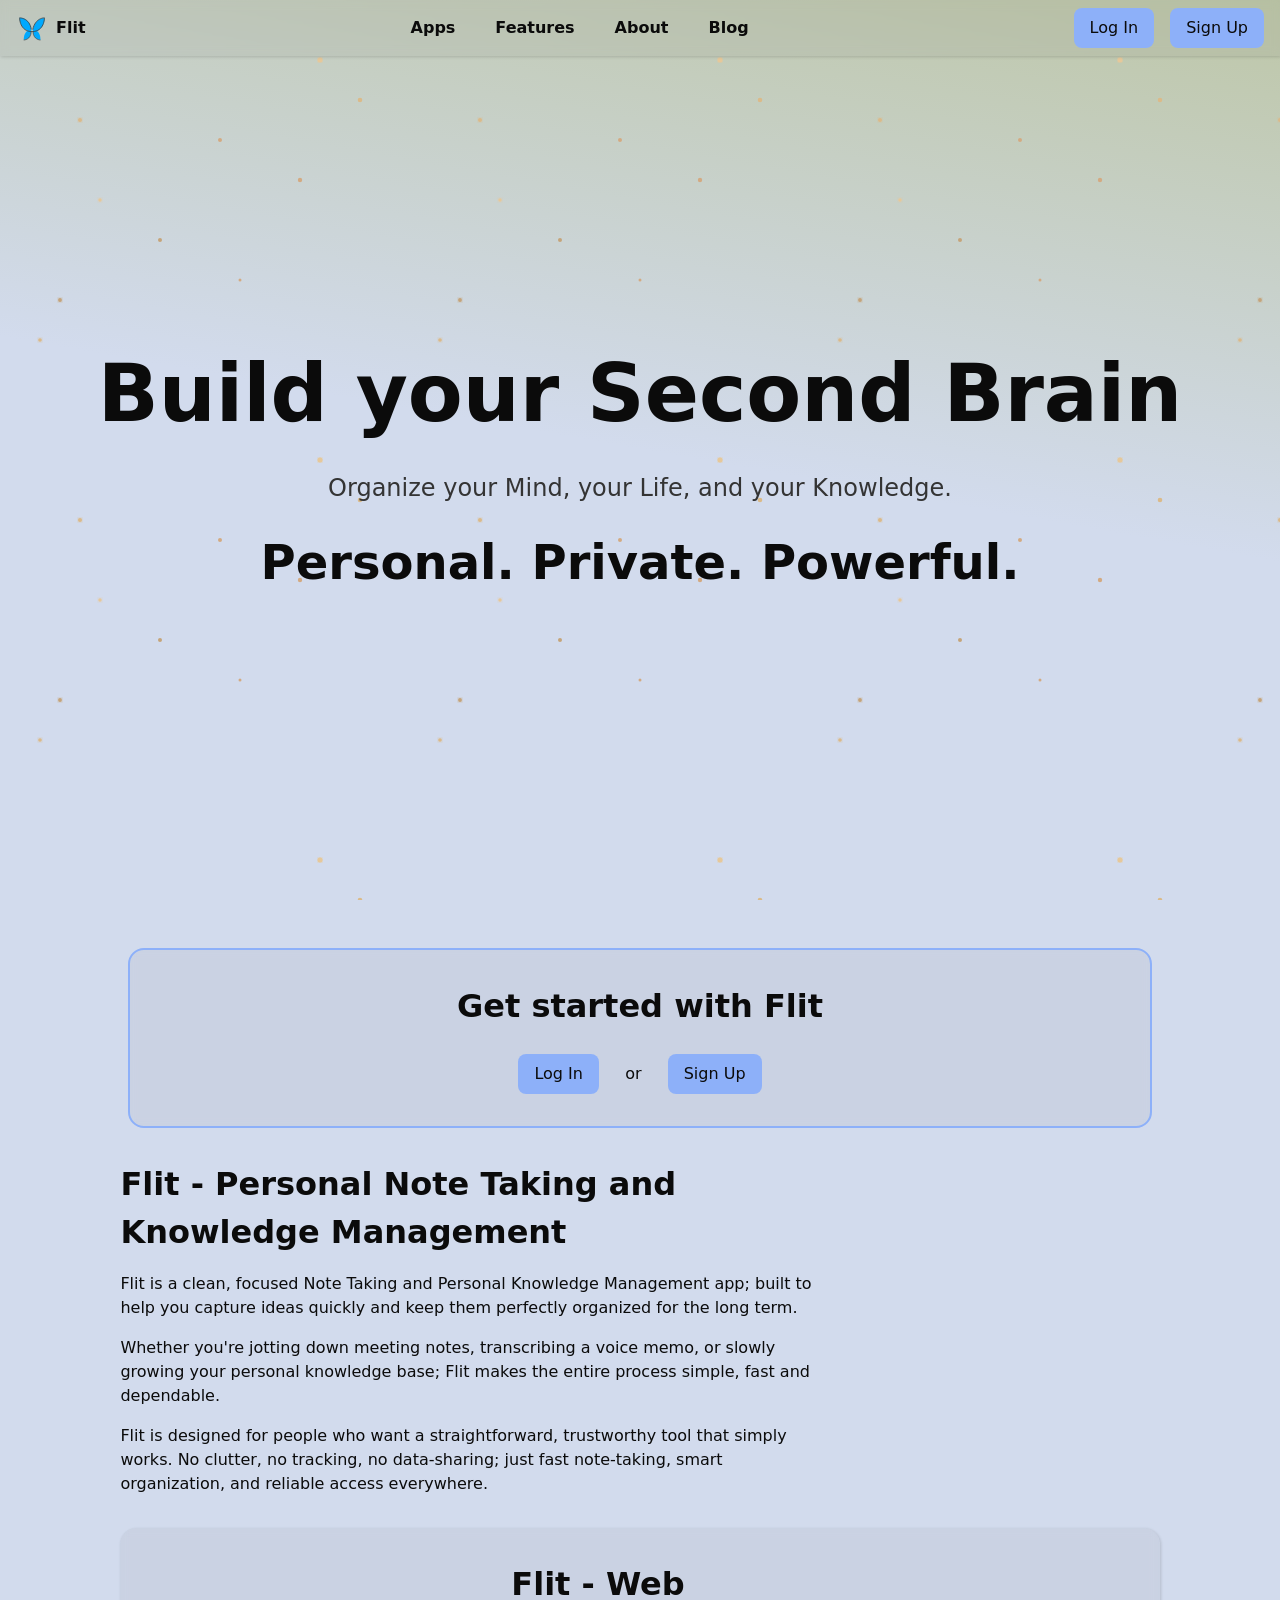
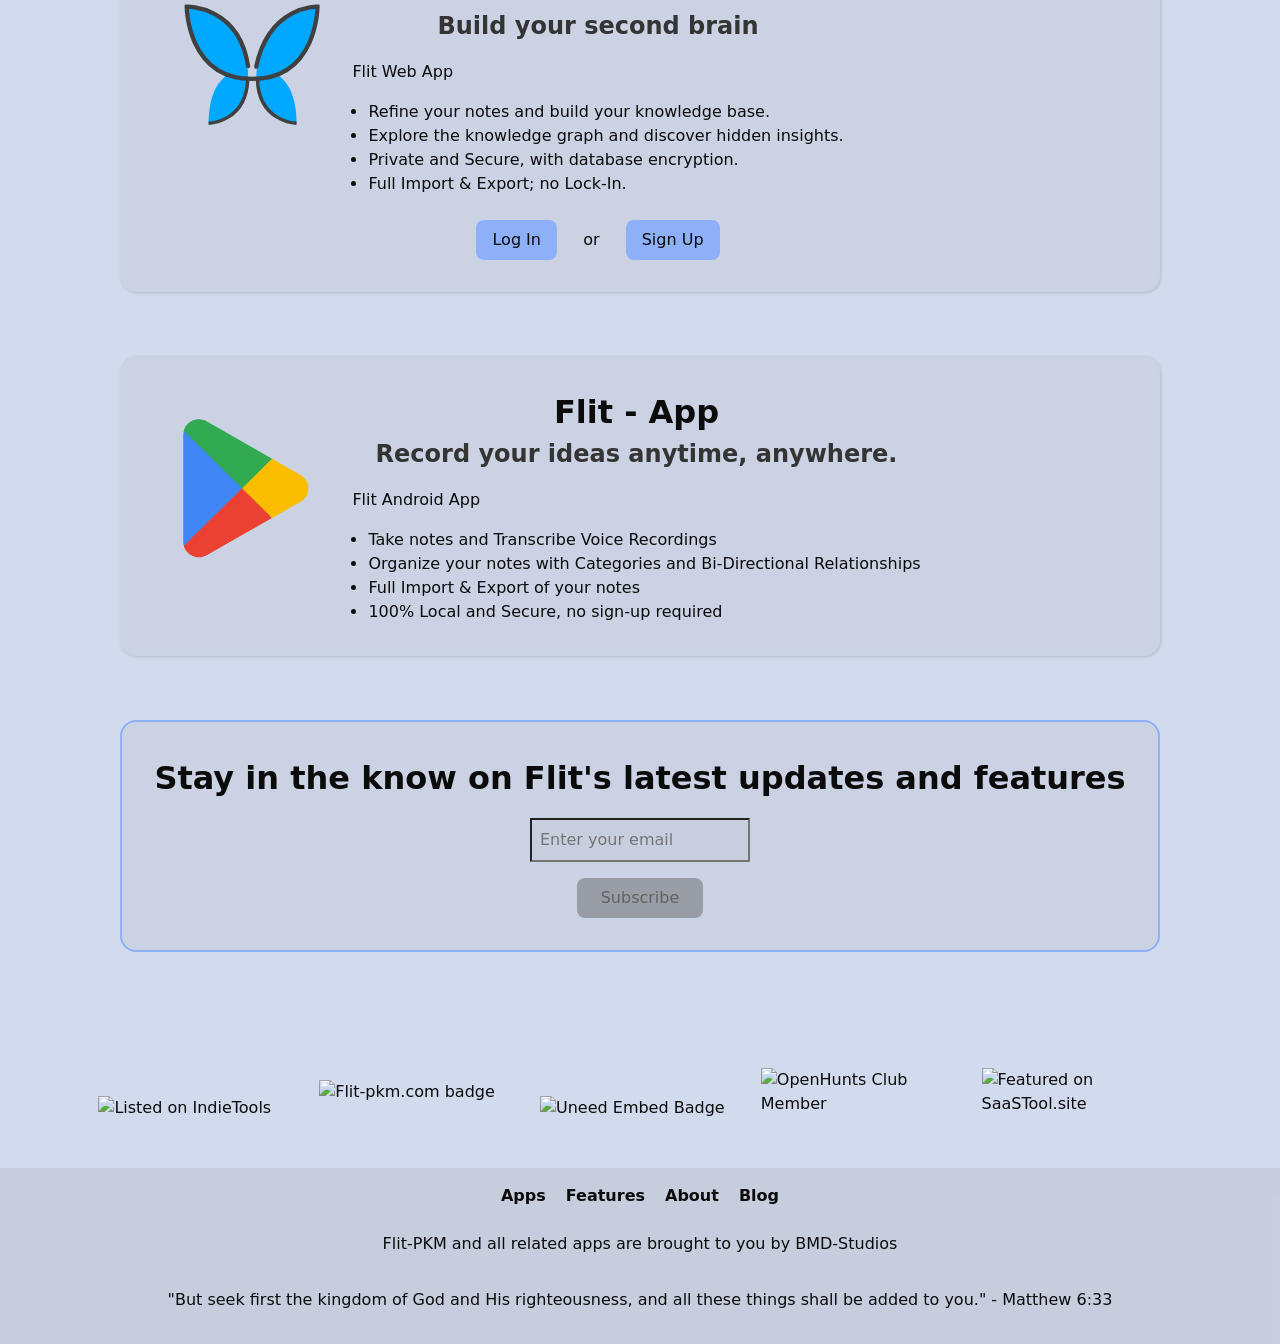
==== commit 5c299360: "Refinement" ====
--- a/index.html
+++ b/index.html
@@ -142,7 +142,7 @@
     <div class="hero-container">
         <div class="hero">
             <h1>Build your Second Brain</h1>
-            <p class="muted">Organise you Mind, your Life, and your Knowledge.</p>
+            <p class="muted">Organize your Mind, your Life, and your Knowledge.</p>
             <h2>Personal. Private. Powerful.</h2>
         </div>
     </div>
@@ -160,7 +160,7 @@
     <div class="main">
         <div class="main-prose">
             <h2>Flit - Personal Note Taking and Knowledge Management</h2>
-            <p>Flit is a clean, focused Note Taking and Personal Knowledge MAnagement app; built to help you capute ideas quickly and keep them perfectly organised for the long term.</p>
+            <p>Flit is a clean, focused Note Taking and Personal Knowledge Management app; built to help you capture ideas quickly and keep them perfectly organized for the long term.</p>
             <p>Whether you're jotting down meeting notes, transcribing a voice memo, or slowly growing your personal knowledge base; Flit makes the entire process simple, fast and dependable.</p>
             <p>Flit is designed for people who want a straightforward, trustworthy tool that simply works. No clutter, no tracking, no data-sharing; just fast note-taking, smart organization, and reliable access everywhere.</p>
         </div>
@@ -197,7 +197,7 @@
                     <li>Take notes and Transcribe Voice Recordings</li>
                     <li>Organize your notes with Categories and Bi-Directional Relationships</li>
                     <li>Full Import & Export of your notes</li>
-                    <li>100% Local and Secure, no Signup Required</li>
+                    <li>100% Local and Secure, no sign-up required</li>
                 </ul>
             </div>
         </a>
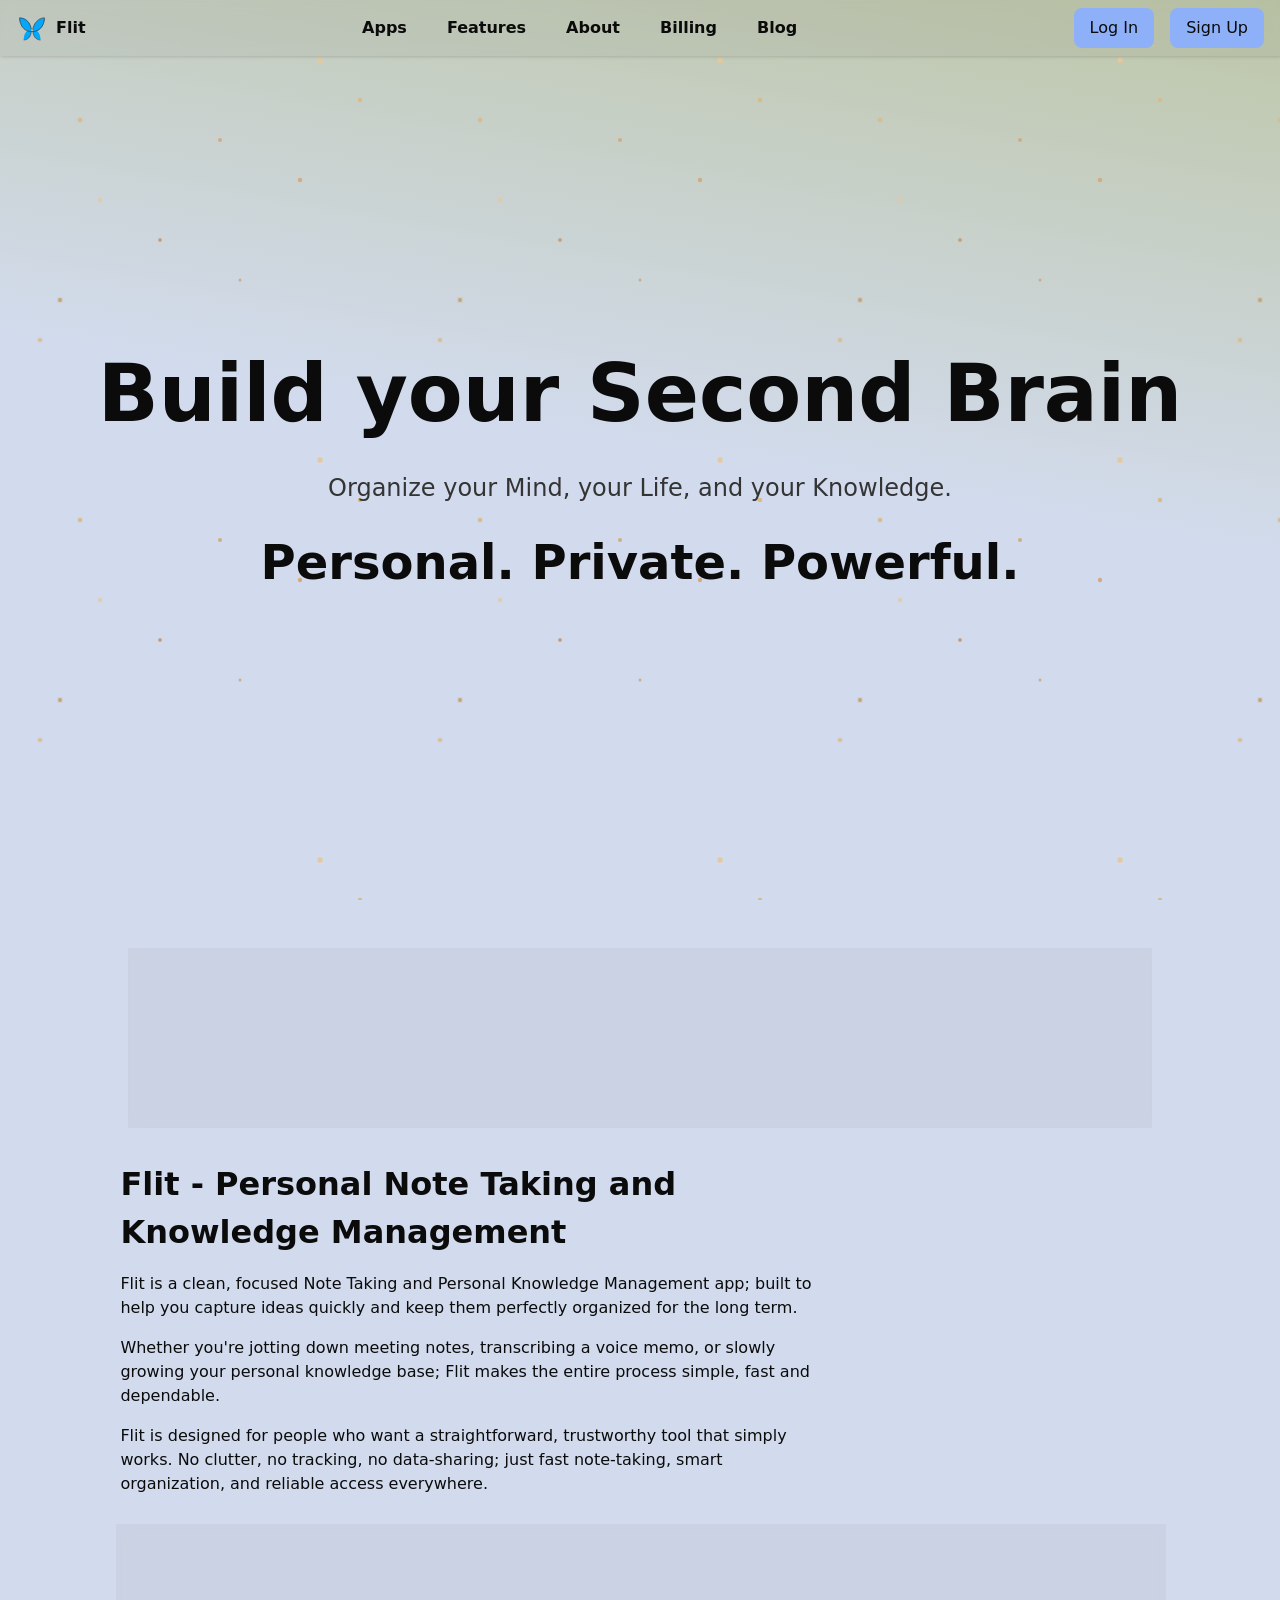
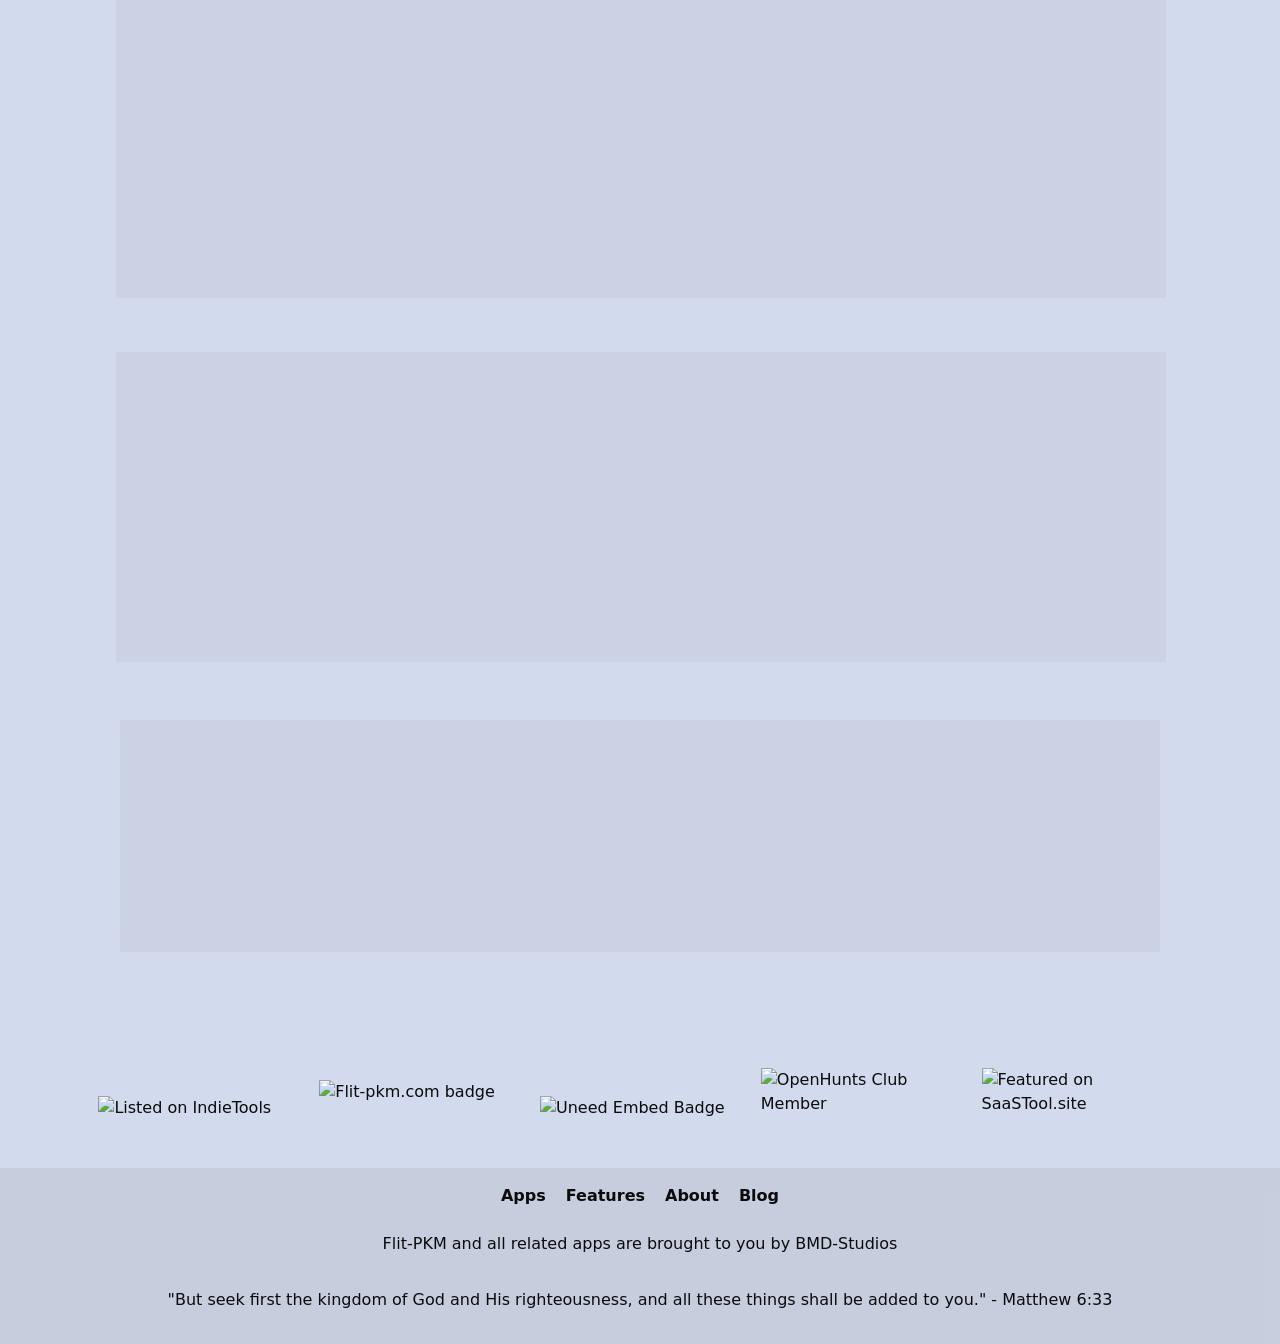
==== commit 2a5b2048: "Add Billing link to the navigation bar" ====
--- a/index.html
+++ b/index.html
@@ -132,6 +132,7 @@
             <a href="apps.html">Apps</a>
             <a href="features.html">Features</a>
             <a href="about.html">About</a>
+            <a href="https://core.flit-pkm.com/billing">Billing</a>
             <a href="/blog">Blog</a>
         </nav>
         <span class="top-bar-actions">
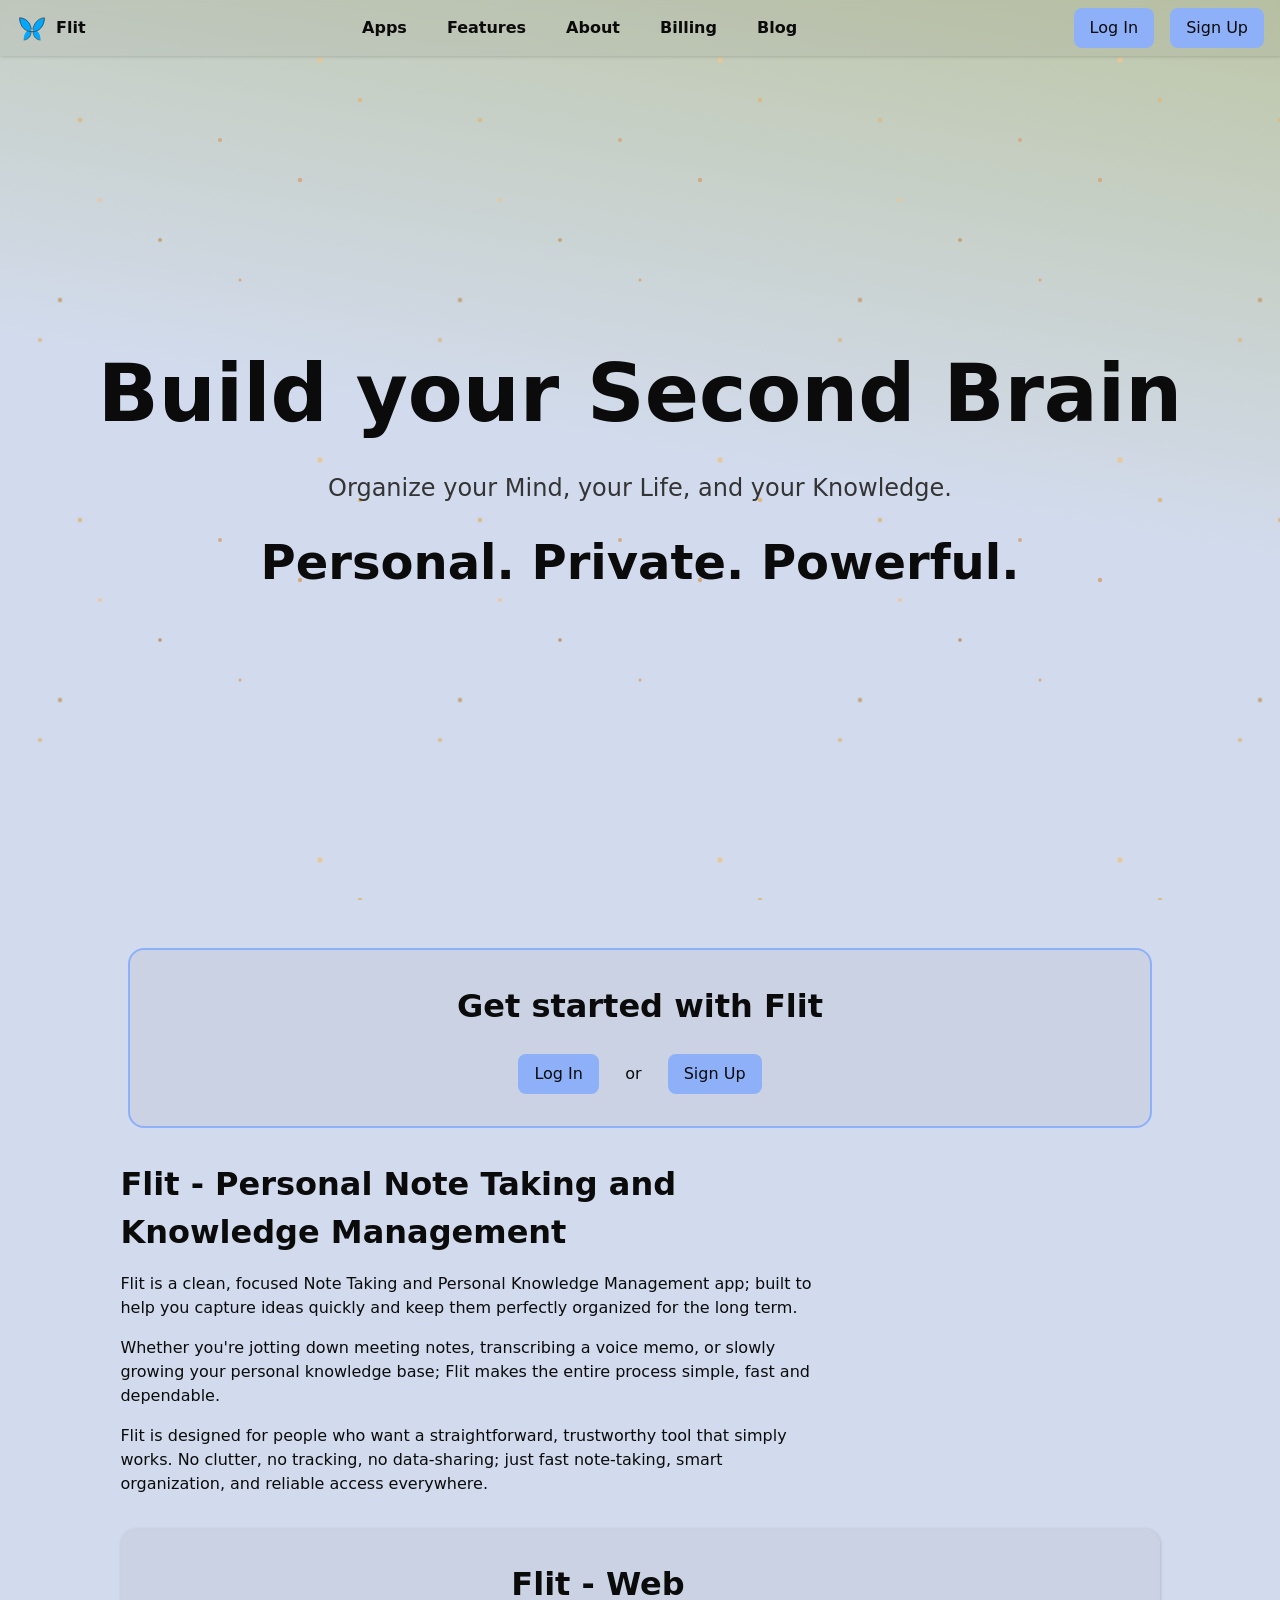
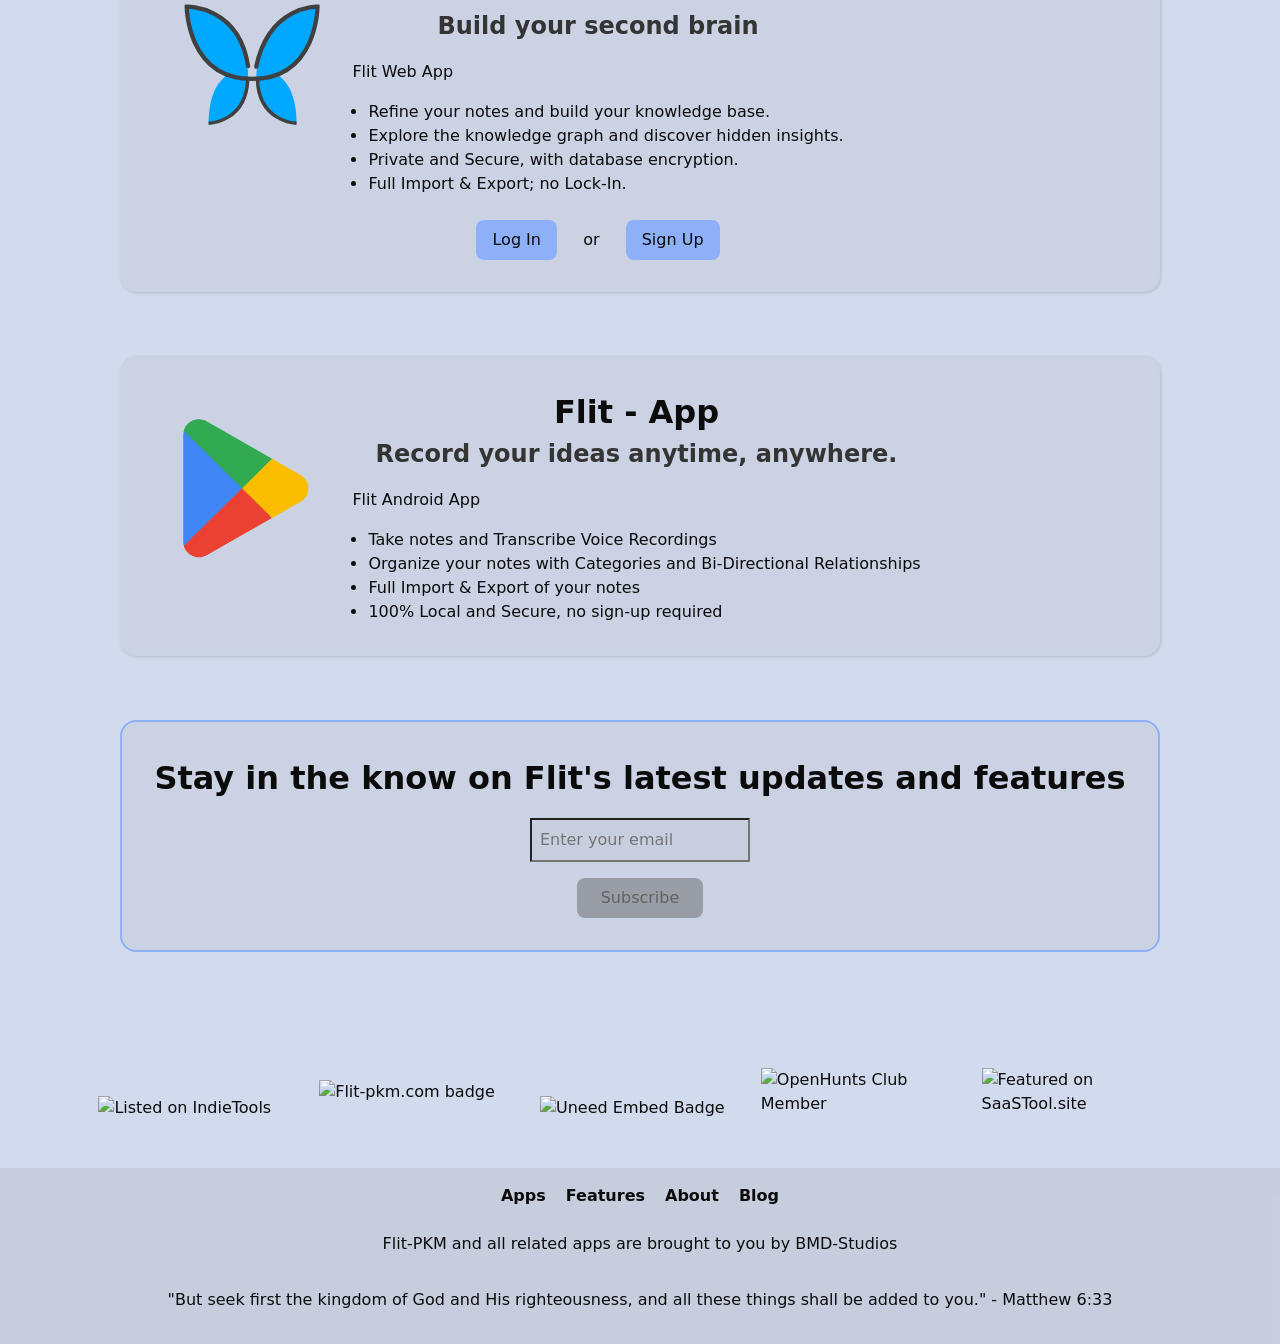
==== commit 1a2716ab: "Update Open Graph and Twitter card images" ====
--- a/index.html
+++ b/index.html
@@ -20,7 +20,7 @@
     <meta property="og:url" content="https://flit-pkm.com/">
     <meta property="og:title" content="Flit - Personal Note Taking & Knowledge Management">
     <meta property="og:description" content="Flit is a clean, private note-taking app for capturing ideas, transcribing voice recordings, organizing with categories and bi-directional links, and syncing across all your devices. Full import/export and automatic backups.">
-    <meta property="og:image" content="https://flit-pkm.com/static/images/twitter-card2.png">
+    <meta property="og:image" content="https://flit-pkm.com/static/images/twitter_card3.png">
     <meta property="og:image:alt" content="Flit — Personal Note Taking and Knowledge Management">
     <meta property="og:image:width" content="1200">
     <meta property="og:image:height" content="628">
@@ -32,7 +32,7 @@
     <meta name="twitter:url" content="https://flit-pkm.com/">
     <meta name="twitter:title" content="Flit - Personal Note Taking & Knowledge Management">
     <meta name="twitter:description" content="Flit is a clean, private note-taking app for capturing ideas, transcribing voice recordings, organizing with categories and bi-directional links, and syncing across all your devices. Full import/export and automatic backups.">
-    <meta name="twitter:image" content="https://flit-pkm.com/static/images/twitter-card2.png">
+    <meta name="twitter:image" content="https://flit-pkm.com/static/images/twitter_card3.png">
     <meta name="twitter:image:alt" content="Flit — Personal Note Taking and Knowledge Management">
     <meta name="twitter:creator" content="@mrblindmouse">
     
@@ -91,7 +91,7 @@
           "operatingSystem": "Web",
           "url": "https://core.flit-pkm.com/",
           "description": "Flit is a clean, private note-taking app for capturing ideas, transcribing voice recordings, organizing with categories and bi-directional links, and syncing across all your devices. Full import/export and automatic backups.",
-          "image": "https://flit-pkm.com/static/images/twitter-card2.png",
+          "image": "https://flit-pkm.com/static/images/twitter_card3.png",
           "publisher": { "@id": "https://flit-pkm.com/#organization" }
         },
         {
@@ -102,7 +102,7 @@
           "operatingSystem": "Android",
           "downloadUrl": "https://play.google.com/store/apps/details?id=com.bmdstudios.flit",
           "description": "Flit is a clean, private note-taking app for capturing ideas, transcribing voice recordings, organizing with categories and bi-directional links, and syncing across all your devices. Full import/export and automatic backups.",
-          "image": "https://flit-pkm.com/static/images/twitter-card2.png",
+          "image": "https://flit-pkm.com/static/images/twitter_card3.png",
           "publisher": { "@id": "https://flit-pkm.com/#organization" }
         },
         {
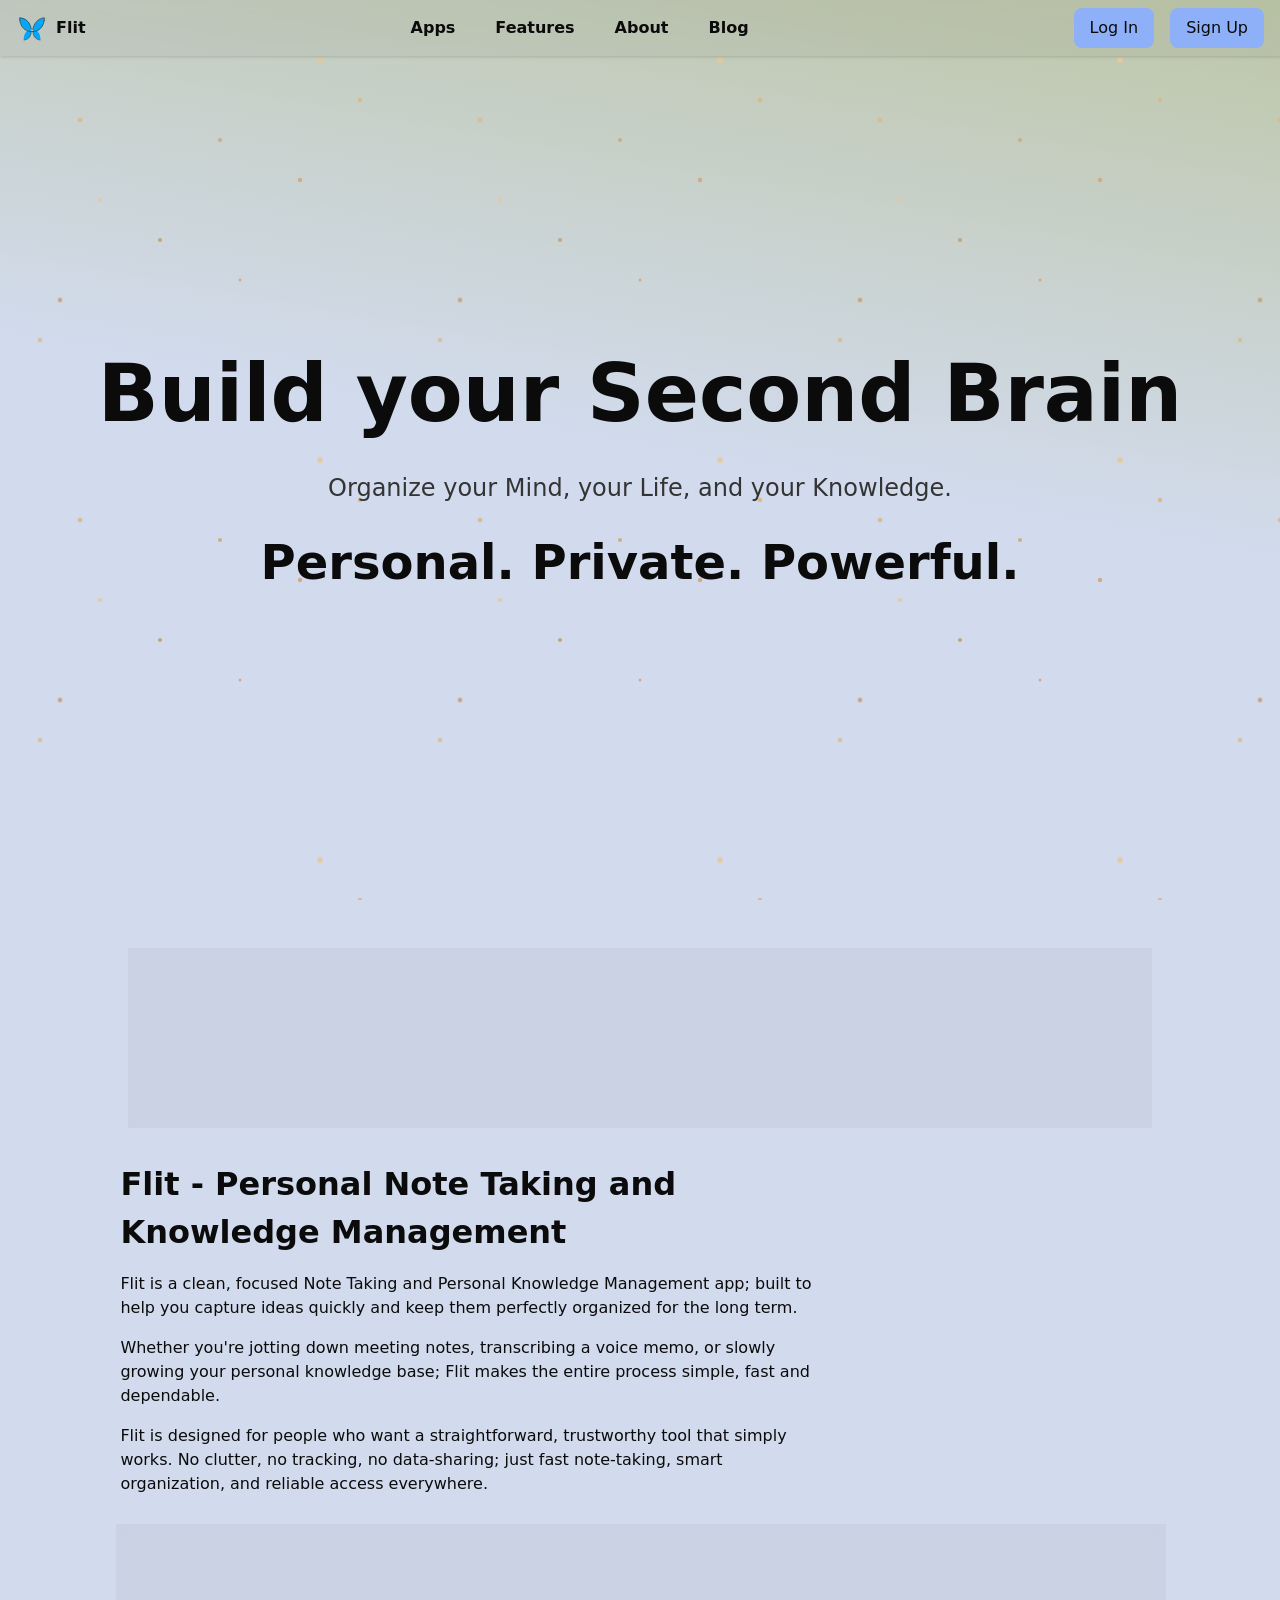
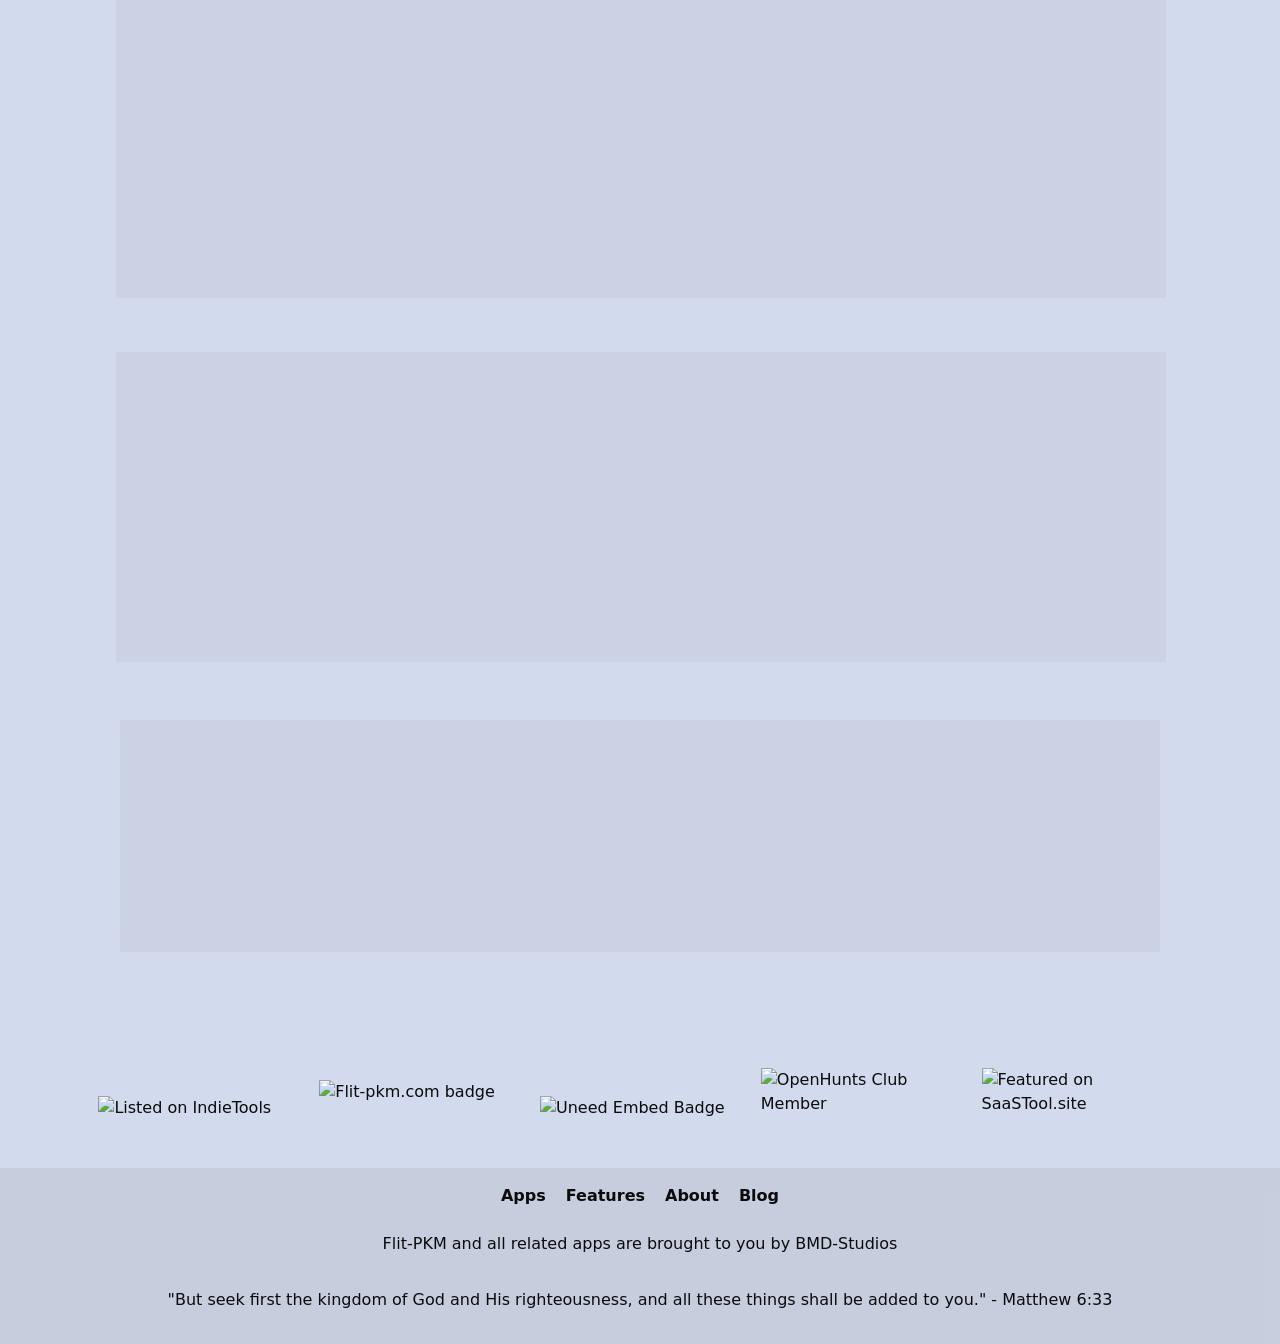
==== commit ba20f40d: "SEO updates" ====
--- a/index.html
+++ b/index.html
@@ -6,9 +6,9 @@
     <meta http-equiv="X-UA-Compatible" content="IE=edge">
     
     <!-- Primary SEO Meta Tags -->
-    <title>Flit - Personal Note Taking & Knowledge Management</title>
-    <meta name="title" content="Flit - Personal Note Taking & Knowledge Management">
-    <meta name="description" content="Flit is a clean, private note-taking app for capturing ideas, transcribing voice recordings, organizing with categories and bi-directional links, and syncing across all your devices. Full import/export and automatic backups.">
+    <title>Flit - Note Taking & Personal Knowledge Management</title>
+    <meta name="title" content="Flit - Note Taking & Personal Knowledge Management">
+    <meta name="description" content="Build your second brain with Flit—a clean, private PKM app. Capture ideas, explore your knowledge graph, sync securely, and import/export freely. No clutter, no tracking.">
     <meta name="keywords" content="note taking app, personal knowledge management, pkm, voice transcription, bi-directional relationships, second brain, secure, private, encrypted, sync, backup, import, export">
     <meta name="author" content="Flit">
     <meta name="robots" content="index, follow">
@@ -18,10 +18,10 @@
     <!-- Open Graph / Facebook -->
     <meta property="og:type" content="website">
     <meta property="og:url" content="https://flit-pkm.com/">
-    <meta property="og:title" content="Flit - Personal Note Taking & Knowledge Management">
-    <meta property="og:description" content="Flit is a clean, private note-taking app for capturing ideas, transcribing voice recordings, organizing with categories and bi-directional links, and syncing across all your devices. Full import/export and automatic backups.">
-    <meta property="og:image" content="https://flit-pkm.com/static/images/twitter_card3.png">
-    <meta property="og:image:alt" content="Flit — Personal Note Taking and Knowledge Management">
+    <meta property="og:title" content="Flit - Note Taking & Personal Knowledge Management">
+    <meta property="og:description" content="Build your second brain with Flit—a clean, private PKM app. Capture ideas, explore your knowledge graph, sync securely, and import/export freely. No clutter, no tracking.">
+    <meta property="og:image" content="https://flit-pkm.com/static/images/twitter-card2.png">
+    <meta property="og:image:alt" content="Flit — Note Taking and Personal Knowledge Management">
     <meta property="og:image:width" content="1200">
     <meta property="og:image:height" content="628">
     <meta property="og:site_name" content="Flit">
@@ -30,10 +30,10 @@
     <!-- Twitter -->
     <meta name="twitter:card" content="summary_large_image">
     <meta name="twitter:url" content="https://flit-pkm.com/">
-    <meta name="twitter:title" content="Flit - Personal Note Taking & Knowledge Management">
-    <meta name="twitter:description" content="Flit is a clean, private note-taking app for capturing ideas, transcribing voice recordings, organizing with categories and bi-directional links, and syncing across all your devices. Full import/export and automatic backups.">
-    <meta name="twitter:image" content="https://flit-pkm.com/static/images/twitter_card3.png">
-    <meta name="twitter:image:alt" content="Flit — Personal Note Taking and Knowledge Management">
+    <meta name="twitter:title" content="Flit - Note Taking & Personal Knowledge Management">
+    <meta name="twitter:description" content="Build your second brain with Flit—a clean, private PKM app. Capture ideas, explore your knowledge graph, sync securely, and import/export freely. No clutter, no tracking.">
+    <meta name="twitter:image" content="https://flit-pkm.com/static/images/twitter-card2.png">
+    <meta name="twitter:image:alt" content="Flit — Note Taking and Personal Knowledge Management">
     <meta name="twitter:creator" content="@mrblindmouse">
     
     <!-- Favicon (PNG variants live on deploy; add under static/images/ if missing locally) -->
@@ -79,7 +79,7 @@
           "@id": "https://flit-pkm.com/#website",
           "url": "https://flit-pkm.com/",
           "name": "Flit",
-          "description": "Flit is a clean, private note-taking app for capturing ideas, transcribing voice recordings, organizing with categories and bi-directional links, and syncing across all your devices. Full import/export and automatic backups.",
+          "description": "Build your second brain with Flit—a clean, private PKM app. Capture ideas, explore your knowledge graph, sync securely, and import/export freely. No clutter, no tracking.",
           "publisher": { "@id": "https://flit-pkm.com/#organization" },
           "inLanguage": "en-US"
         },
@@ -90,8 +90,8 @@
           "applicationCategory": "ProductivityApplication",
           "operatingSystem": "Web",
           "url": "https://core.flit-pkm.com/",
-          "description": "Flit is a clean, private note-taking app for capturing ideas, transcribing voice recordings, organizing with categories and bi-directional links, and syncing across all your devices. Full import/export and automatic backups.",
-          "image": "https://flit-pkm.com/static/images/twitter_card3.png",
+          "description": "Build your second brain with Flit—a clean, private PKM app. Capture ideas, explore your knowledge graph, sync securely, and import/export freely. No clutter, no tracking.",
+          "image": "https://flit-pkm.com/static/images/twitter-card2.png",
           "publisher": { "@id": "https://flit-pkm.com/#organization" }
         },
         {
@@ -101,16 +101,16 @@
           "applicationCategory": "ProductivityApplication",
           "operatingSystem": "Android",
           "downloadUrl": "https://play.google.com/store/apps/details?id=com.bmdstudios.flit",
-          "description": "Flit is a clean, private note-taking app for capturing ideas, transcribing voice recordings, organizing with categories and bi-directional links, and syncing across all your devices. Full import/export and automatic backups.",
-          "image": "https://flit-pkm.com/static/images/twitter_card3.png",
+          "description": "Build your second brain with Flit—a clean, private PKM app. Capture ideas, explore your knowledge graph, sync securely, and import/export freely. No clutter, no tracking.",
+          "image": "https://flit-pkm.com/static/images/twitter-card2.png",
           "publisher": { "@id": "https://flit-pkm.com/#organization" }
         },
         {
           "@type": "WebPage",
           "@id": "https://flit-pkm.com/#webpage",
           "url": "https://flit-pkm.com/",
-          "name": "Flit - Personal Note Taking & Knowledge Management",
-          "description": "Flit is a clean, private note-taking app for capturing ideas, transcribing voice recordings, organizing with categories and bi-directional links, and syncing across all your devices. Full import/export and automatic backups.",
+          "name": "Flit - Note Taking & Personal Knowledge Management",
+          "description": "Build your second brain with Flit—a clean, private PKM app. Capture ideas, explore your knowledge graph, sync securely, and import/export freely. No clutter, no tracking.",
           "isPartOf": { "@id": "https://flit-pkm.com/#website" },
           "about": { "@id": "https://flit-pkm.com/#software-flit-web" }
         }
@@ -132,7 +132,6 @@
             <a href="apps.html">Apps</a>
             <a href="features.html">Features</a>
             <a href="about.html">About</a>
-            <a href="https://core.flit-pkm.com/billing">Billing</a>
             <a href="/blog">Blog</a>
         </nav>
         <span class="top-bar-actions">
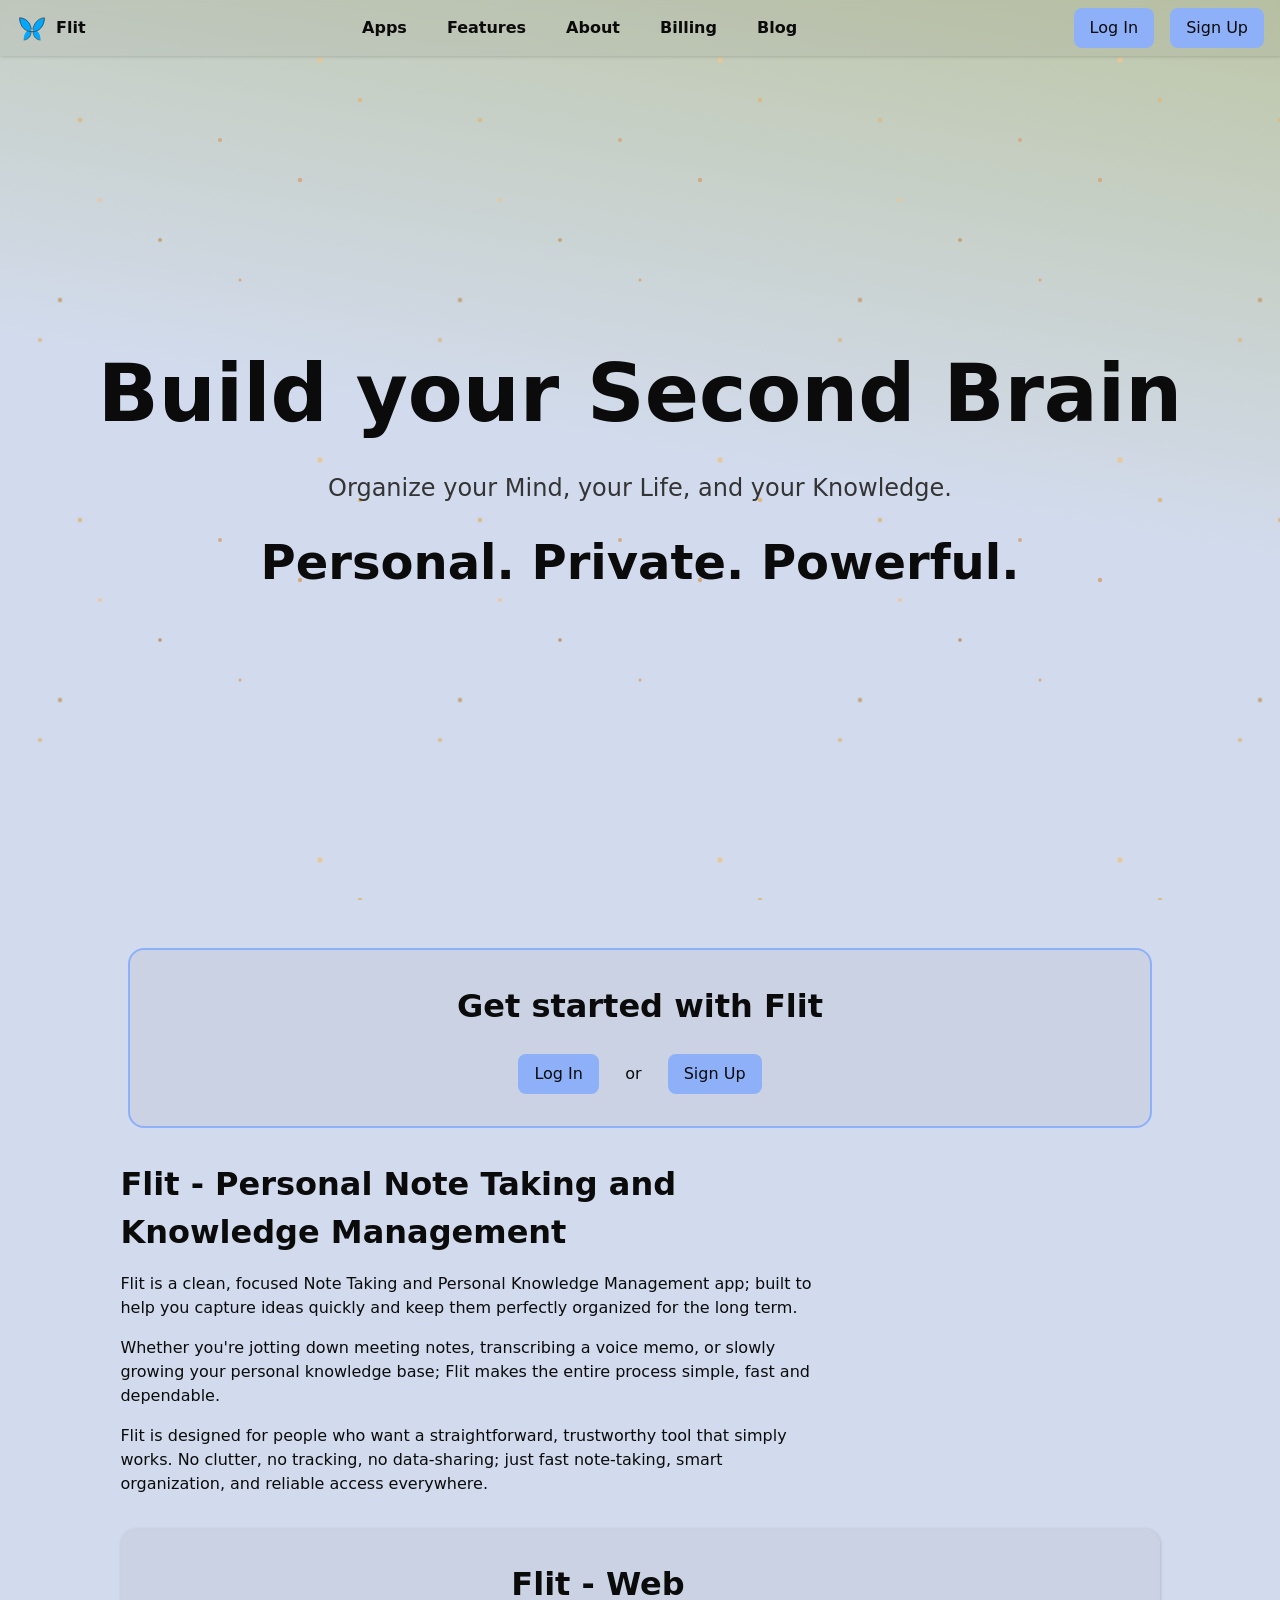
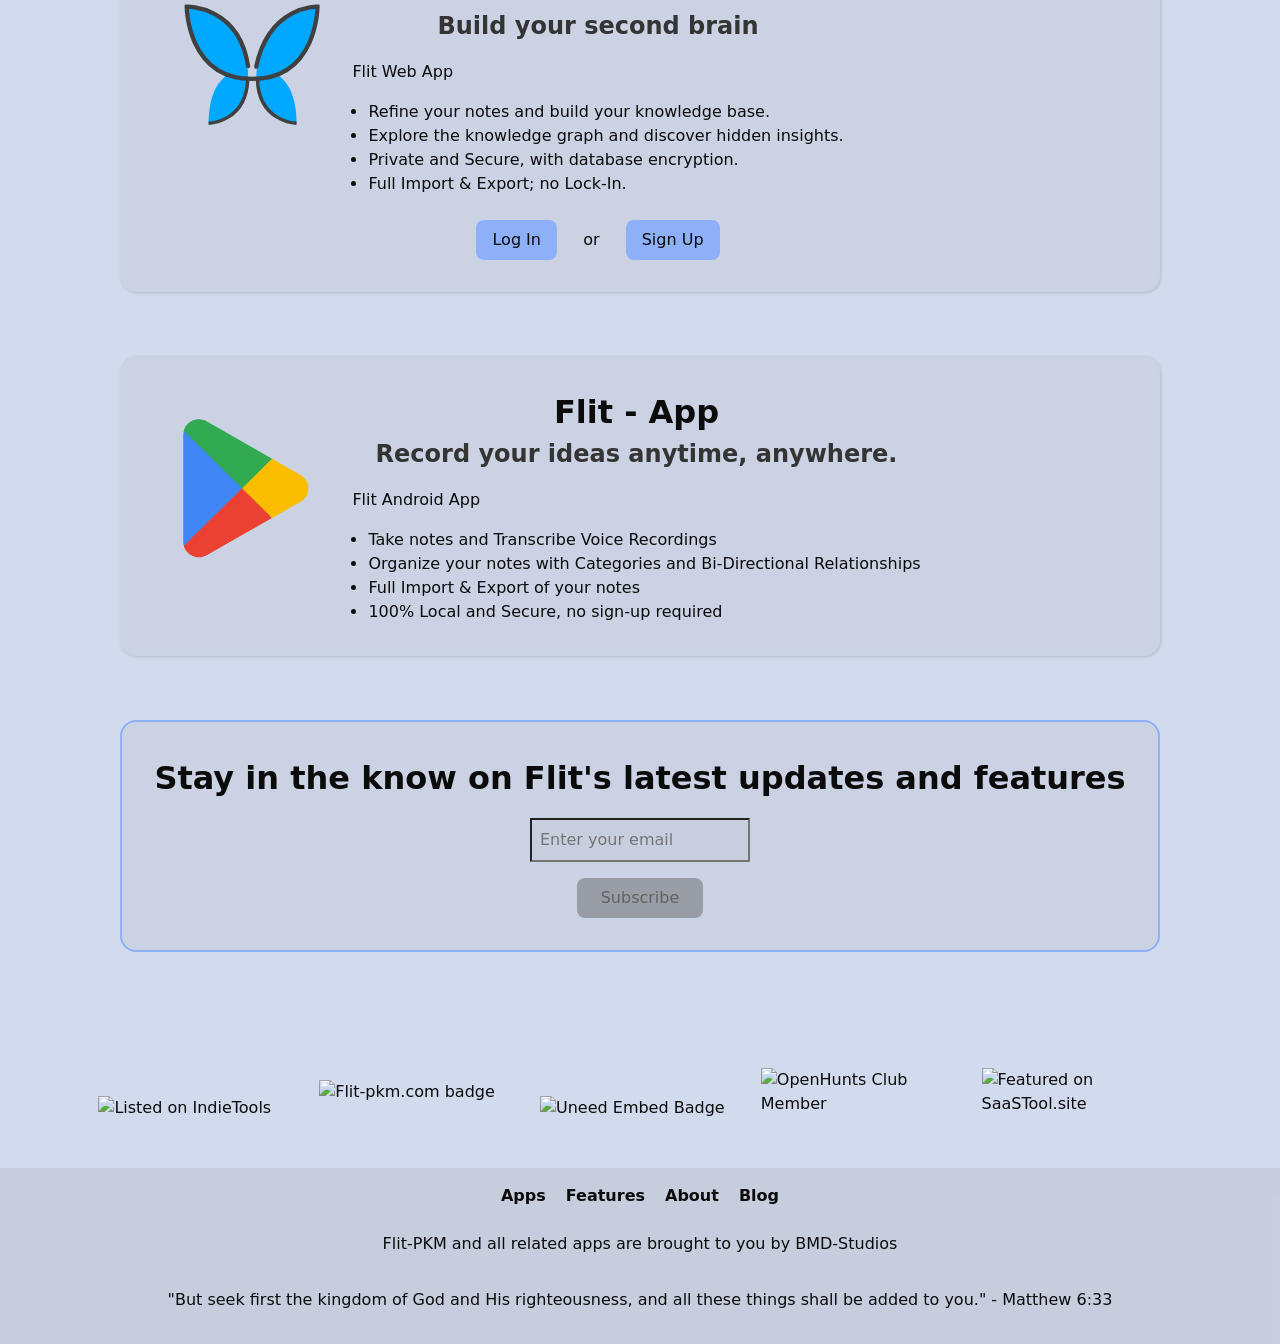
==== commit ab4e042f: "Merge branch 'main' of github.com:Flit-PKM/flit_landing" ====
--- a/index.html
+++ b/index.html
@@ -18,10 +18,10 @@
     <!-- Open Graph / Facebook -->
     <meta property="og:type" content="website">
     <meta property="og:url" content="https://flit-pkm.com/">
-    <meta property="og:title" content="Flit - Note Taking & Personal Knowledge Management">
-    <meta property="og:description" content="Build your second brain with Flit—a clean, private PKM app. Capture ideas, explore your knowledge graph, sync securely, and import/export freely. No clutter, no tracking.">
-    <meta property="og:image" content="https://flit-pkm.com/static/images/twitter-card2.png">
-    <meta property="og:image:alt" content="Flit — Note Taking and Personal Knowledge Management">
+    <meta property="og:title" content="Flit - Personal Note Taking & Knowledge Management">
+    <meta property="og:description" content="Flit is a clean, private note-taking app for capturing ideas, transcribing voice recordings, organizing with categories and bi-directional links, and syncing across all your devices. Full import/export and automatic backups.">
+    <meta property="og:image" content="https://flit-pkm.com/static/images/twitter_card3.png">
+    <meta property="og:image:alt" content="Flit — Personal Note Taking and Knowledge Management">
     <meta property="og:image:width" content="1200">
     <meta property="og:image:height" content="628">
     <meta property="og:site_name" content="Flit">
@@ -30,10 +30,10 @@
     <!-- Twitter -->
     <meta name="twitter:card" content="summary_large_image">
     <meta name="twitter:url" content="https://flit-pkm.com/">
-    <meta name="twitter:title" content="Flit - Note Taking & Personal Knowledge Management">
-    <meta name="twitter:description" content="Build your second brain with Flit—a clean, private PKM app. Capture ideas, explore your knowledge graph, sync securely, and import/export freely. No clutter, no tracking.">
-    <meta name="twitter:image" content="https://flit-pkm.com/static/images/twitter-card2.png">
-    <meta name="twitter:image:alt" content="Flit — Note Taking and Personal Knowledge Management">
+    <meta name="twitter:title" content="Flit - Personal Note Taking & Knowledge Management">
+    <meta name="twitter:description" content="Flit is a clean, private note-taking app for capturing ideas, transcribing voice recordings, organizing with categories and bi-directional links, and syncing across all your devices. Full import/export and automatic backups.">
+    <meta name="twitter:image" content="https://flit-pkm.com/static/images/twitter_card3.png">
+    <meta name="twitter:image:alt" content="Flit — Personal Note Taking and Knowledge Management">
     <meta name="twitter:creator" content="@mrblindmouse">
     
     <!-- Favicon (PNG variants live on deploy; add under static/images/ if missing locally) -->
@@ -90,8 +90,8 @@
           "applicationCategory": "ProductivityApplication",
           "operatingSystem": "Web",
           "url": "https://core.flit-pkm.com/",
-          "description": "Build your second brain with Flit—a clean, private PKM app. Capture ideas, explore your knowledge graph, sync securely, and import/export freely. No clutter, no tracking.",
-          "image": "https://flit-pkm.com/static/images/twitter-card2.png",
+          "description": "Flit is a clean, private note-taking app for capturing ideas, transcribing voice recordings, organizing with categories and bi-directional links, and syncing across all your devices. Full import/export and automatic backups.",
+          "image": "https://flit-pkm.com/static/images/twitter_card3.png",
           "publisher": { "@id": "https://flit-pkm.com/#organization" }
         },
         {
@@ -101,8 +101,8 @@
           "applicationCategory": "ProductivityApplication",
           "operatingSystem": "Android",
           "downloadUrl": "https://play.google.com/store/apps/details?id=com.bmdstudios.flit",
-          "description": "Build your second brain with Flit—a clean, private PKM app. Capture ideas, explore your knowledge graph, sync securely, and import/export freely. No clutter, no tracking.",
-          "image": "https://flit-pkm.com/static/images/twitter-card2.png",
+          "description": "Flit is a clean, private note-taking app for capturing ideas, transcribing voice recordings, organizing with categories and bi-directional links, and syncing across all your devices. Full import/export and automatic backups.",
+          "image": "https://flit-pkm.com/static/images/twitter_card3.png",
           "publisher": { "@id": "https://flit-pkm.com/#organization" }
         },
         {
@@ -132,6 +132,7 @@
             <a href="apps.html">Apps</a>
             <a href="features.html">Features</a>
             <a href="about.html">About</a>
+            <a href="https://core.flit-pkm.com/billing">Billing</a>
             <a href="/blog">Blog</a>
         </nav>
         <span class="top-bar-actions">
